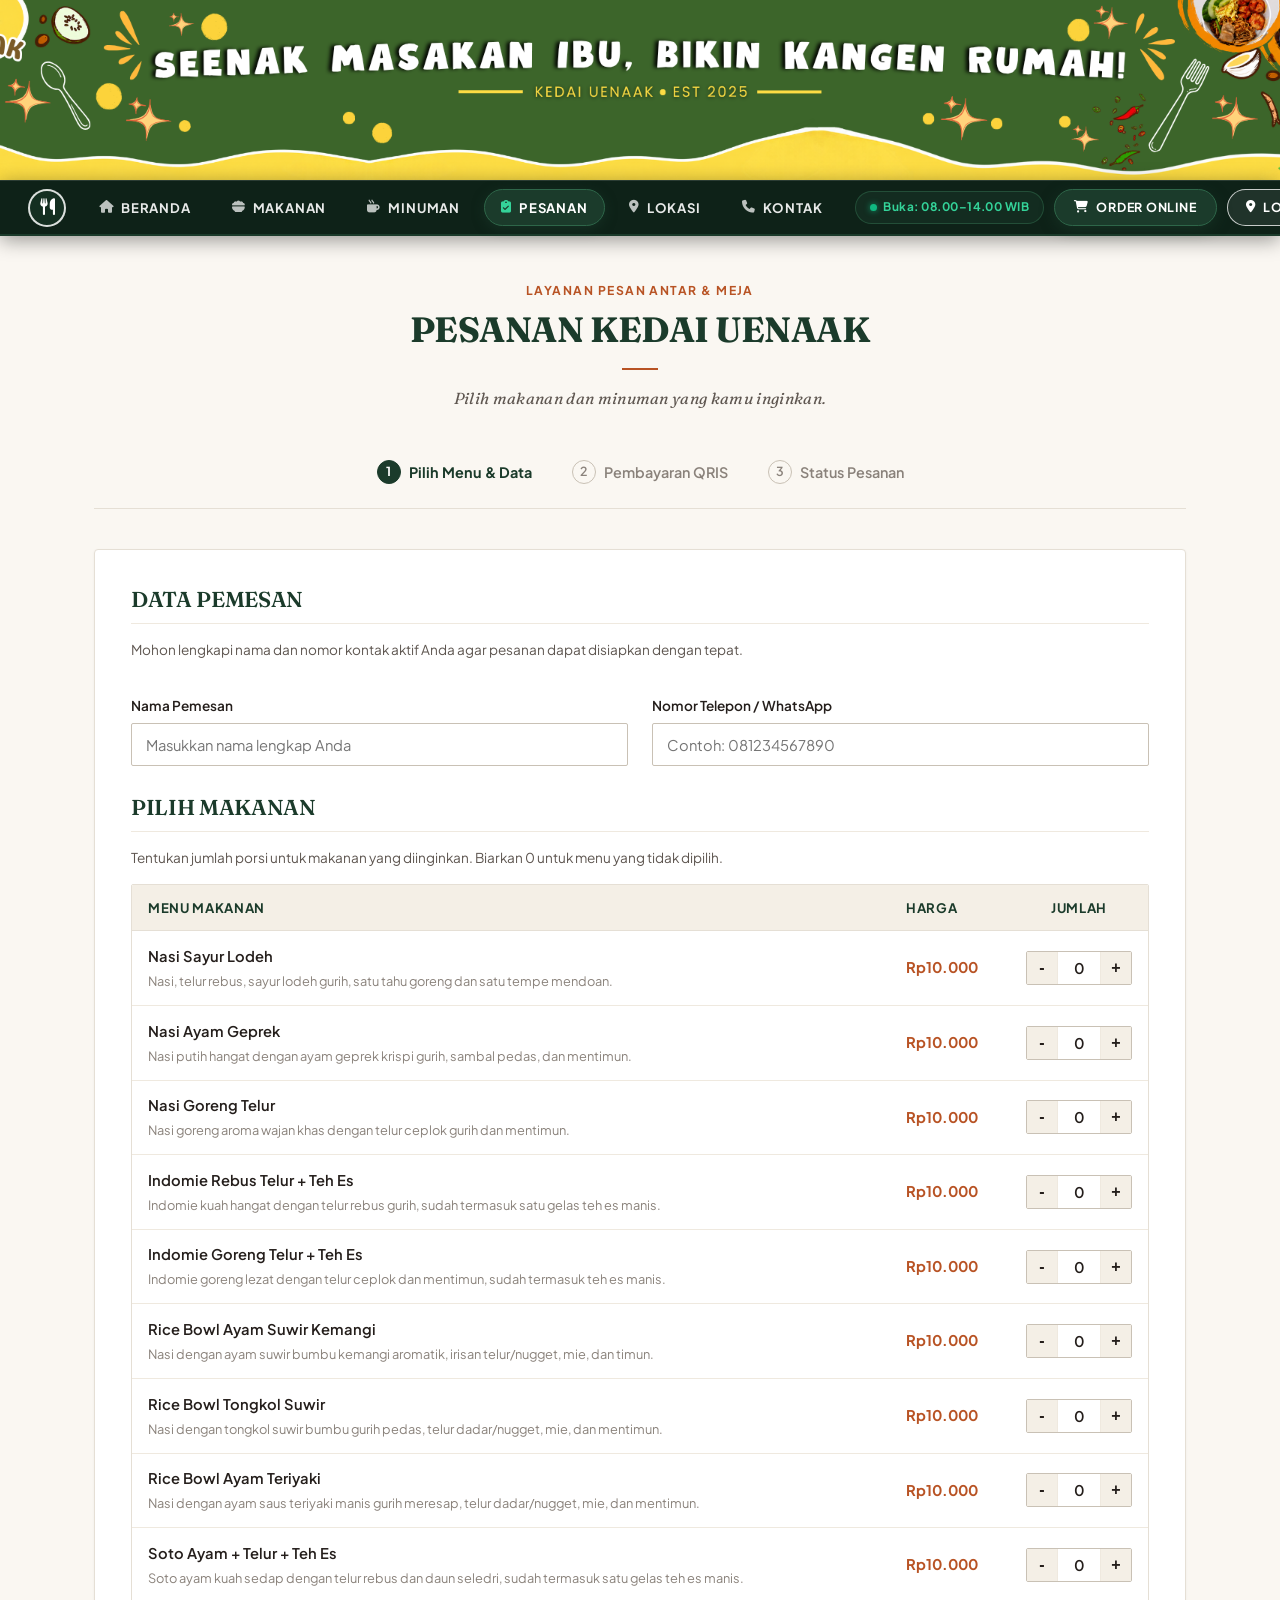
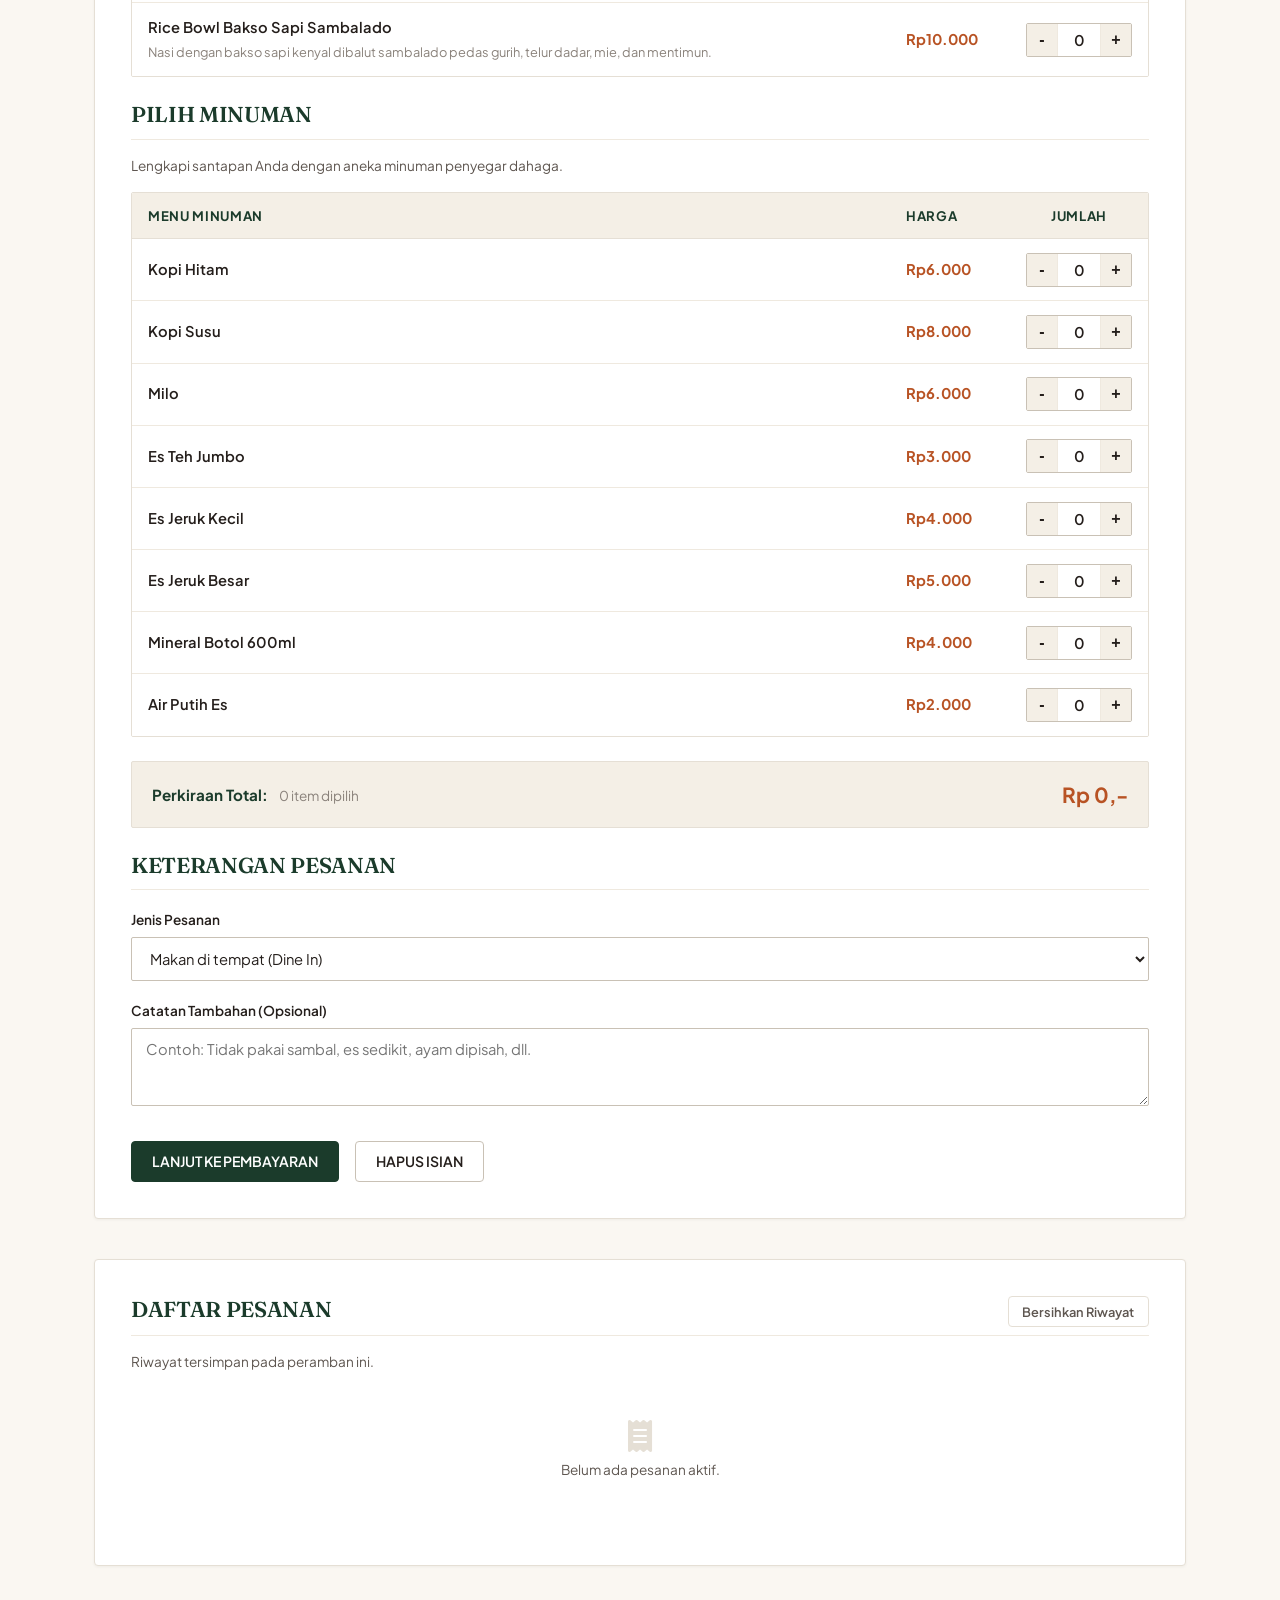
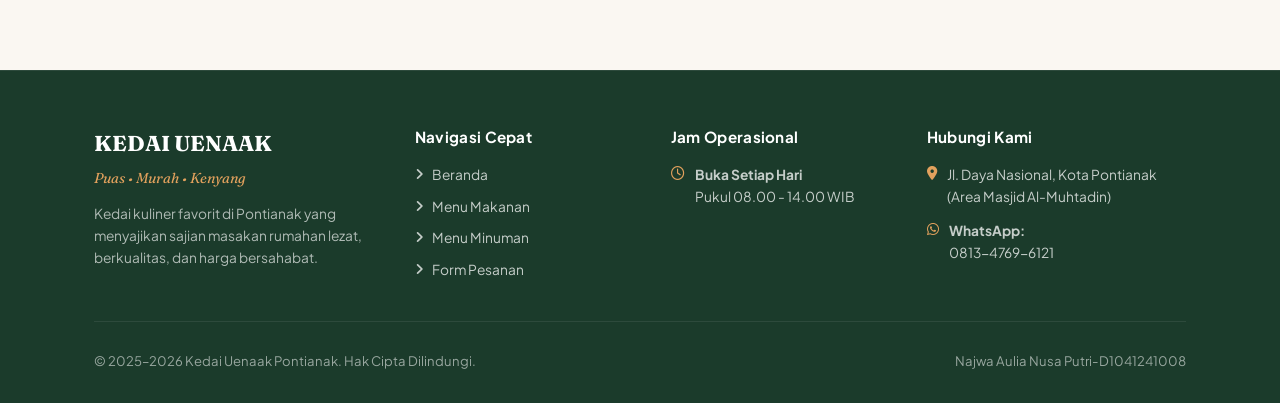
==== pesanan.html @ fd76ff0a "Initial commit" ====
<!DOCTYPE html>
<html lang="id">
<head>
    <meta charset="UTF-8">
    <meta name="viewport" content="width=device-width, initial-scale=1.0">
    <title>Pemesanan Online - Kedai Uenaak</title>
    <link rel="stylesheet" href="css_uts.css" type="text/css">
    <style>
        .form-grid-pair {
            display: grid;
            grid-template-columns: 1fr 1fr;
            gap: 1.5rem;
            margin-bottom: 1.75rem;
        }

        @media (max-width: 600px) {
            .form-grid-pair {
                grid-template-columns: 1fr;
                gap: 1rem;
            }
        }
    </style>
</head>

<body>

    <!-- Header Banner & Navigasi Horizontal (Bebas Halangan) -->
    <header class="header-banner-and-nav">
        <div class="banner-box" style="height: 180px;">
            <img src="banner.png" alt="Banner Kedai Uenaak" class="banner-img">
        </div>

        <nav class="main-horizontal-nav">
            <div class="nav-container-inner">
                <a href="isi.html" class="nav-brand-badge" title="Beranda Kedai Uenaak">
                    <div class="brand-circle-logo">
                        <i class="fa-solid fa-utensils"></i>
                    </div>
                </a>

                <ul class="nav-menu-list">
                    <li><a href="isi.html" class="nav-item-link"><i class="fa-solid fa-house"></i> BERANDA</a></li>
                    <li><a href="makanan.html" class="nav-item-link"><i class="fa-solid fa-bowl-food"></i> MAKANAN</a></li>
                    <li><a href="minuman.html" class="nav-item-link"><i class="fa-solid fa-mug-hot"></i> MINUMAN</a></li>
                    <li><a href="pesanan.html" class="nav-item-link active"><i class="fa-solid fa-clipboard-check"></i> PESANAN</a></li>
                    <li><a href="lokasi.html" class="nav-item-link"><i class="fa-solid fa-location-dot"></i> LOKASI</a></li>
                    <li><a href="kontak.html" class="nav-item-link"><i class="fa-solid fa-phone"></i> KONTAK</a></li>
                </ul>

                <div class="nav-action-btns">
                    <div class="status-live-pill">
                        <span class="live-dot"></span> Buka: 08.00–14.00 WIB
                    </div>
                    <a href="pesanan.html" class="btn-order-pulse">
                        <i class="fa-solid fa-cart-shopping"></i> ORDER ONLINE
                    </a>
                    <a href="lokasi.html" class="btn-outline-glow">
                        <i class="fa-solid fa-location-dot"></i> LOKASI KEDAI
                    </a>
                    <button type="button" class="mobile-menu-btn" onclick="toggleMobileMenu()" aria-label="Buka Menu" style="color: #FFFFFF;">
                        <i class="fa-solid fa-bars"></i>
                    </button>
                </div>
            </div>
        </nav>

        <!-- Mobile Drawer -->
        <div id="mobileDrawer" class="mobile-drawer">
            <ul class="mobile-nav-list">
                <li><a href="isi.html" class="mobile-nav-link">Beranda</a></li>
                <li><a href="makanan.html" class="mobile-nav-link">Makanan</a></li>
                <li><a href="minuman.html" class="mobile-nav-link">Minuman</a></li>
                <li><a href="pesanan.html" class="mobile-nav-link active">Pesanan</a></li>
                <li><a href="lokasi.html" class="mobile-nav-link">Lokasi</a></li>
                <li><a href="kontak.html" class="mobile-nav-link">Kontak</a></li>
            </ul>
        </div>
    </header>

    <main class="page-wrapper bagian-pesanan">
        <div class="container">

            <div class="section-header">
                <span class="section-kicker">Layanan Pesan Antar & Meja</span>
                <h1>PESANAN KEDAI UENAAK</h1>
                <div class="editorial-divider"></div>
                <p class="subjudul">Pilih makanan dan minuman yang kamu inginkan.</p>
            </div>

            <!-- Alur Pemesanan Sederhana -->
            <div class="order-simple-stepper">
                <div class="order-step active">
                    <span class="order-step-num">1</span>
                    <span>Pilih Menu & Data</span>
                </div>
                <div class="order-step">
                    <span class="order-step-num">2</span>
                    <span>Pembayaran QRIS</span>
                </div>
                <div class="order-step">
                    <span class="order-step-num">3</span>
                    <span>Status Pesanan</span>
                </div>
            </div>

            <!-- Form Pesanan Utama -->
            <form id="formPesanan" class="kotak-pesanan" onsubmit="buatPesanan(); return false;">

                <h2>DATA PEMESAN</h2>
                <p class="petunjuk">Mohon lengkapi nama dan nomor kontak aktif Anda agar pesanan dapat disiapkan dengan tepat.</p>

                <div class="form-grid-pair">
                    <div>
                        <label for="nama">Nama Pemesan</label>
                        <input type="text" id="nama" placeholder="Masukkan nama lengkap Anda" required>
                    </div>

                    <div>
                        <label for="telepon">Nomor Telepon / WhatsApp</label>
                        <input type="tel" id="telepon" placeholder="Contoh: 081234567890" required>
                    </div>
                </div>

                <h2>PILIH MAKANAN</h2>
                <p class="petunjuk">Tentukan jumlah porsi untuk makanan yang diinginkan. Biarkan 0 untuk menu yang tidak dipilih.</p>

                <div class="table-responsive">
                    <table class="tabel-pesanan">
                        <thead>
                            <tr>
                                <th>Menu Makanan</th>
                                <th style="width: 120px;">Harga</th>
                                <th style="width: 120px; text-align: center;">Jumlah</th>
                            </tr>
                        </thead>
                        <tbody>
                            <!-- Index 0 -->
                            <tr>
                                <td>
                                    <div class="menu-title-cell">
                                        Nasi Sayur Lodeh
                                        <small>Nasi, telur rebus, sayur lodeh gurih, satu tahu goreng dan satu tempe mendoan.</small>
                                    </div>
                                </td>
                                <td class="price-cell">Rp10.000</td>
                                <td style="text-align: center;">
                                    <div class="stepper-wrap">
                                        <button type="button" class="stepper-btn" onclick="stepJumlah('jumlah0', -1)" aria-label="Kurang">-</button>
                                        <input type="number" id="jumlah0" aria-label="Jumlah Nasi Sayur Lodeh" min="0" step="1" value="0" required>
                                        <button type="button" class="stepper-btn" onclick="stepJumlah('jumlah0', 1)" aria-label="Tambah">+</button>
                                    </div>
                                </td>
                            </tr>

                            <!-- Index 1 -->
                            <tr>
                                <td>
                                    <div class="menu-title-cell">
                                        Nasi Ayam Geprek
                                        <small>Nasi putih hangat dengan ayam geprek krispi gurih, sambal pedas, dan mentimun.</small>
                                    </div>
                                </td>
                                <td class="price-cell">Rp10.000</td>
                                <td style="text-align: center;">
                                    <div class="stepper-wrap">
                                        <button type="button" class="stepper-btn" onclick="stepJumlah('jumlah1', -1)" aria-label="Kurang">-</button>
                                        <input type="number" id="jumlah1" aria-label="Jumlah Nasi Ayam Geprek" min="0" step="1" value="0" required>
                                        <button type="button" class="stepper-btn" onclick="stepJumlah('jumlah1', 1)" aria-label="Tambah">+</button>
                                    </div>
                                </td>
                            </tr>

                            <!-- Index 2 -->
                            <tr>
                                <td>
                                    <div class="menu-title-cell">
                                        Nasi Goreng Telur
                                        <small>Nasi goreng aroma wajan khas dengan telur ceplok gurih dan mentimun.</small>
                                    </div>
                                </td>
                                <td class="price-cell">Rp10.000</td>
                                <td style="text-align: center;">
                                    <div class="stepper-wrap">
                                        <button type="button" class="stepper-btn" onclick="stepJumlah('jumlah2', -1)" aria-label="Kurang">-</button>
                                        <input type="number" id="jumlah2" aria-label="Jumlah Nasi Goreng Telur" min="0" step="1" value="0" required>
                                        <button type="button" class="stepper-btn" onclick="stepJumlah('jumlah2', 1)" aria-label="Tambah">+</button>
                                    </div>
                                </td>
                            </tr>

                            <!-- Index 3 -->
                            <tr>
                                <td>
                                    <div class="menu-title-cell">
                                        Indomie Rebus Telur + Teh Es
                                        <small>Indomie kuah hangat dengan telur rebus gurih, sudah termasuk satu gelas teh es manis.</small>
                                    </div>
                                </td>
                                <td class="price-cell">Rp10.000</td>
                                <td style="text-align: center;">
                                    <div class="stepper-wrap">
                                        <button type="button" class="stepper-btn" onclick="stepJumlah('jumlah3', -1)" aria-label="Kurang">-</button>
                                        <input type="number" id="jumlah3" aria-label="Jumlah Indomie Rebus" min="0" step="1" value="0" required>
                                        <button type="button" class="stepper-btn" onclick="stepJumlah('jumlah3', 1)" aria-label="Tambah">+</button>
                                    </div>
                                </td>
                            </tr>

                            <!-- Index 4 -->
                            <tr>
                                <td>
                                    <div class="menu-title-cell">
                                        Indomie Goreng Telur + Teh Es
                                        <small>Indomie goreng lezat dengan telur ceplok dan mentimun, sudah termasuk teh es manis.</small>
                                    </div>
                                </td>
                                <td class="price-cell">Rp10.000</td>
                                <td style="text-align: center;">
                                    <div class="stepper-wrap">
                                        <button type="button" class="stepper-btn" onclick="stepJumlah('jumlah4', -1)" aria-label="Kurang">-</button>
                                        <input type="number" id="jumlah4" aria-label="Jumlah Indomie Goreng" min="0" step="1" value="0" required>
                                        <button type="button" class="stepper-btn" onclick="stepJumlah('jumlah4', 1)" aria-label="Tambah">+</button>
                                    </div>
                                </td>
                            </tr>

                            <!-- Index 5 -->
                            <tr>
                                <td>
                                    <div class="menu-title-cell">
                                        Rice Bowl Ayam Suwir Kemangi
                                        <small>Nasi dengan ayam suwir bumbu kemangi aromatik, irisan telur/nugget, mie, dan timun.</small>
                                    </div>
                                </td>
                                <td class="price-cell">Rp10.000</td>
                                <td style="text-align: center;">
                                    <div class="stepper-wrap">
                                        <button type="button" class="stepper-btn" onclick="stepJumlah('jumlah5', -1)" aria-label="Kurang">-</button>
                                        <input type="number" id="jumlah5" aria-label="Jumlah Ayam Suwir Kemangi" min="0" step="1" value="0" required>
                                        <button type="button" class="stepper-btn" onclick="stepJumlah('jumlah5', 1)" aria-label="Tambah">+</button>
                                    </div>
                                </td>
                            </tr>

                            <!-- Index 6 -->
                            <tr>
                                <td>
                                    <div class="menu-title-cell">
                                        Rice Bowl Tongkol Suwir
                                        <small>Nasi dengan tongkol suwir bumbu gurih pedas, telur dadar/nugget, mie, dan mentimun.</small>
                                    </div>
                                </td>
                                <td class="price-cell">Rp10.000</td>
                                <td style="text-align: center;">
                                    <div class="stepper-wrap">
                                        <button type="button" class="stepper-btn" onclick="stepJumlah('jumlah6', -1)" aria-label="Kurang">-</button>
                                        <input type="number" id="jumlah6" aria-label="Jumlah Tongkol Suwir" min="0" step="1" value="0" required>
                                        <button type="button" class="stepper-btn" onclick="stepJumlah('jumlah6', 1)" aria-label="Tambah">+</button>
                                    </div>
                                </td>
                            </tr>

                            <!-- Index 7 -->
                            <tr>
                                <td>
                                    <div class="menu-title-cell">
                                        Rice Bowl Ayam Teriyaki
                                        <small>Nasi dengan ayam saus teriyaki manis gurih meresap, telur dadar/nugget, mie, dan mentimun.</small>
                                    </div>
                                </td>
                                <td class="price-cell">Rp10.000</td>
                                <td style="text-align: center;">
                                    <div class="stepper-wrap">
                                        <button type="button" class="stepper-btn" onclick="stepJumlah('jumlah7', -1)" aria-label="Kurang">-</button>
                                        <input type="number" id="jumlah7" aria-label="Jumlah Ayam Teriyaki" min="0" step="1" value="0" required>
                                        <button type="button" class="stepper-btn" onclick="stepJumlah('jumlah7', 1)" aria-label="Tambah">+</button>
                                    </div>
                                </td>
                            </tr>

                            <!-- Index 8 -->
                            <tr>
                                <td>
                                    <div class="menu-title-cell">
                                        Soto Ayam + Telur + Teh Es
                                        <small>Soto ayam kuah sedap dengan telur rebus dan daun seledri, sudah termasuk satu gelas teh es manis.</small>
                                    </div>
                                </td>
                                <td class="price-cell">Rp10.000</td>
                                <td style="text-align: center;">
                                    <div class="stepper-wrap">
                                        <button type="button" class="stepper-btn" onclick="stepJumlah('jumlah8', -1)" aria-label="Kurang">-</button>
                                        <input type="number" id="jumlah8" aria-label="Jumlah Soto Ayam" min="0" step="1" value="0" required>
                                        <button type="button" class="stepper-btn" onclick="stepJumlah('jumlah8', 1)" aria-label="Tambah">+</button>
                                    </div>
                                </td>
                            </tr>

                            <!-- Index 9 -->
                            <tr>
                                <td>
                                    <div class="menu-title-cell">
                                        Rice Bowl Bakso Sapi Sambalado
                                        <small>Nasi dengan bakso sapi kenyal dibalut sambalado pedas gurih, telur dadar, mie, dan mentimun.</small>
                                    </div>
                                </td>
                                <td class="price-cell">Rp10.000</td>
                                <td style="text-align: center;">
                                    <div class="stepper-wrap">
                                        <button type="button" class="stepper-btn" onclick="stepJumlah('jumlah9', -1)" aria-label="Kurang">-</button>
                                        <input type="number" id="jumlah9" aria-label="Jumlah Bakso Sapi Sambalado" min="0" step="1" value="0" required>
                                        <button type="button" class="stepper-btn" onclick="stepJumlah('jumlah9', 1)" aria-label="Tambah">+</button>
                                    </div>
                                </td>
                            </tr>
                        </tbody>
                    </table>
                </div>

                <h2>PILIH MINUMAN</h2>
                <p class="petunjuk">Lengkapi santapan Anda dengan aneka minuman penyegar dahaga.</p>

                <div class="table-responsive">
                    <table class="tabel-pesanan">
                        <thead>
                            <tr>
                                <th>Menu Minuman</th>
                                <th style="width: 120px;">Harga</th>
                                <th style="width: 120px; text-align: center;">Jumlah</th>
                            </tr>
                        </thead>
                        <tbody>
                            <!-- Index 10 -->
                            <tr>
                                <td><div class="menu-title-cell">Kopi Hitam</div></td>
                                <td class="price-cell">Rp6.000</td>
                                <td style="text-align: center;">
                                    <div class="stepper-wrap">
                                        <button type="button" class="stepper-btn" onclick="stepJumlah('jumlah10', -1)" aria-label="Kurang">-</button>
                                        <input type="number" id="jumlah10" aria-label="Jumlah Kopi" min="0" step="1" value="0" required>
                                        <button type="button" class="stepper-btn" onclick="stepJumlah('jumlah10', 1)" aria-label="Tambah">+</button>
                                    </div>
                                </td>
                            </tr>

                            <!-- Index 11 -->
                            <tr>
                                <td><div class="menu-title-cell">Kopi Susu</div></td>
                                <td class="price-cell">Rp8.000</td>
                                <td style="text-align: center;">
                                    <div class="stepper-wrap">
                                        <button type="button" class="stepper-btn" onclick="stepJumlah('jumlah11', -1)" aria-label="Kurang">-</button>
                                        <input type="number" id="jumlah11" aria-label="Jumlah Kopi Susu" min="0" step="1" value="0" required>
                                        <button type="button" class="stepper-btn" onclick="stepJumlah('jumlah11', 1)" aria-label="Tambah">+</button>
                                    </div>
                                </td>
                            </tr>

                            <!-- Index 12 -->
                            <tr>
                                <td><div class="menu-title-cell">Milo</div></td>
                                <td class="price-cell">Rp6.000</td>
                                <td style="text-align: center;">
                                    <div class="stepper-wrap">
                                        <button type="button" class="stepper-btn" onclick="stepJumlah('jumlah12', -1)" aria-label="Kurang">-</button>
                                        <input type="number" id="jumlah12" aria-label="Jumlah Milo" min="0" step="1" value="0" required>
                                        <button type="button" class="stepper-btn" onclick="stepJumlah('jumlah12', 1)" aria-label="Tambah">+</button>
                                    </div>
                                </td>
                            </tr>

                            <!-- Index 13 -->
                            <tr>
                                <td><div class="menu-title-cell">Es Teh Jumbo</div></td>
                                <td class="price-cell">Rp3.000</td>
                                <td style="text-align: center;">
                                    <div class="stepper-wrap">
                                        <button type="button" class="stepper-btn" onclick="stepJumlah('jumlah13', -1)" aria-label="Kurang">-</button>
                                        <input type="number" id="jumlah13" aria-label="Jumlah Es Teh Jumbo" min="0" step="1" value="0" required>
                                        <button type="button" class="stepper-btn" onclick="stepJumlah('jumlah13', 1)" aria-label="Tambah">+</button>
                                    </div>
                                </td>
                            </tr>

                            <!-- Index 14 -->
                            <tr>
                                <td><div class="menu-title-cell">Es Jeruk Kecil</div></td>
                                <td class="price-cell">Rp4.000</td>
                                <td style="text-align: center;">
                                    <div class="stepper-wrap">
                                        <button type="button" class="stepper-btn" onclick="stepJumlah('jumlah14', -1)" aria-label="Kurang">-</button>
                                        <input type="number" id="jumlah14" aria-label="Jumlah Es Jeruk Kecil" min="0" step="1" value="0" required>
                                        <button type="button" class="stepper-btn" onclick="stepJumlah('jumlah14', 1)" aria-label="Tambah">+</button>
                                    </div>
                                </td>
                            </tr>

                            <!-- Index 15 -->
                            <tr>
                                <td><div class="menu-title-cell">Es Jeruk Besar</div></td>
                                <td class="price-cell">Rp5.000</td>
                                <td style="text-align: center;">
                                    <div class="stepper-wrap">
                                        <button type="button" class="stepper-btn" onclick="stepJumlah('jumlah15', -1)" aria-label="Kurang">-</button>
                                        <input type="number" id="jumlah15" aria-label="Jumlah Es Jeruk Besar" min="0" step="1" value="0" required>
                                        <button type="button" class="stepper-btn" onclick="stepJumlah('jumlah15', 1)" aria-label="Tambah">+</button>
                                    </div>
                                </td>
                            </tr>

                            <!-- Index 16 -->
                            <tr>
                                <td><div class="menu-title-cell">Mineral Botol 600ml</div></td>
                                <td class="price-cell">Rp4.000</td>
                                <td style="text-align: center;">
                                    <div class="stepper-wrap">
                                        <button type="button" class="stepper-btn" onclick="stepJumlah('jumlah16', -1)" aria-label="Kurang">-</button>
                                        <input type="number" id="jumlah16" aria-label="Jumlah Mineral Botol" min="0" step="1" value="0" required>
                                        <button type="button" class="stepper-btn" onclick="stepJumlah('jumlah16', 1)" aria-label="Tambah">+</button>
                                    </div>
                                </td>
                            </tr>

                            <!-- Index 17 -->
                            <tr>
                                <td><div class="menu-title-cell">Air Putih Es</div></td>
                                <td class="price-cell">Rp2.000</td>
                                <td style="text-align: center;">
                                    <div class="stepper-wrap">
                                        <button type="button" class="stepper-btn" onclick="stepJumlah('jumlah17', -1)" aria-label="Kurang">-</button>
                                        <input type="number" id="jumlah17" aria-label="Jumlah Air Putih Es" min="0" step="1" value="0" required>
                                        <button type="button" class="stepper-btn" onclick="stepJumlah('jumlah17', 1)" aria-label="Tambah">+</button>
                                    </div>
                                </td>
                            </tr>
                        </tbody>
                    </table>
                </div>

                <!-- Live Floating Total Bar -->
                <div class="live-total-bar">
                    <div class="live-total-label">
                        <strong>Perkiraan Total:</strong>
                        <span id="liveTotalCount" style="font-size: 0.85rem; color: var(--text-tertiary); margin-left: 0.5rem;">0 item dipilih</span>
                    </div>
                    <div class="live-total-value" id="liveTotalVal">Rp 0,-</div>
                </div>

                <h2>KETERANGAN PESANAN</h2>

                <label for="jenis">Jenis Pesanan</label>
                <select id="jenis" onchange="pilihJenisPesanan()">
                    <option value="Makan di tempat">Makan di tempat (Dine In)</option>
                    <option value="Bungkus">Bungkus (Take Away)</option>
                    <option value="Diantar">Diantar (Delivery)</option>
                </select>

                <div id="bagianAlamat" hidden>
                    <label for="alamat">Alamat Pengantaran</label>
                    <textarea id="alamat" rows="3" placeholder="Nama jalan, nomor rumah/fakultas, gedung, dan patokan"></textarea>
                    <p class="petunjuk" style="color: var(--accent); margin-top: 0.35rem;">
                        Ongkos antar belum termasuk dalam total. Pihak kedai akan mengonfirmasi ongkos antar melalui WhatsApp.
                    </p>
                </div>

                <label for="catatan">Catatan Tambahan (Opsional)</label>
                <textarea id="catatan" rows="3" placeholder="Contoh: Tidak pakai sambal, es sedikit, ayam dipisah, dll."></textarea>

                <div class="baris-tombol">
                    <button type="submit" class="tombol-pesanan">
                        LANJUT KE PEMBAYARAN
                    </button>
                    <button type="button" class="tombol-ulang" onclick="hapusIsian()">
                        HAPUS ISIAN
                    </button>
                </div>

            </form>

            <!-- Bagian Pembayaran QRIS Digital -->
            <div id="pembayaran" class="kotak-pesanan" hidden>

                <h2>RINGKASAN PESANAN</h2>
                <div id="ringkasan"></div>

                <h2 id="totalPembayaran" class="total-pesanan"></h2>

                <hr style="border: none; border-top: 1px solid var(--border); margin: 2rem 0;">

                <h2>PEMBAYARAN QRIS DIGITAL</h2>
                <p>
                    Scan kode QRIS resmi di bawah ini menggunakan aplikasi Mobile Banking atau e-Wallet (BCA, Mandiri, GoPay, OVO, ShopeePay, Dana, dll.) sesuai total pesanan Anda.
                </p>

                <div class="qr-container">
                    <strong style="font-size: 0.85rem; color: var(--primary); display: block; margin-bottom: 0.5rem;">QRIS RESMI KEDAI UENAAK</strong>
                    <img src="foto makanan/qrpembayaran.jpeg" alt="QR pembayaran Kedai Uenaak" class="foto-qr">
                    <p class="petunjuk" style="margin: 0; font-size: 0.8rem;">
                        Periksa nama penerima: <strong>KEDAI UENAAK</strong> sebelum menyelesaikan transfer.
                    </p>
                </div>

                <div class="baris-tombol" style="justify-content: center;">
                    <button type="button" class="tombol-pesanan" onclick="konfirmasiPembayaran()">
                        SAYA SUDAH MEMBAYAR
                    </button>
                    <button type="button" class="tombol-ulang" onclick="ubahPesanan()">
                        UBAH PESANAN
                    </button>
                </div>

            </div>

            <!-- Bagian Riwayat Pesanan (Nota Digital) -->
            <div class="kotak-pesanan">
                <div style="display: flex; justify-content: space-between; align-items: baseline; flex-wrap: wrap; gap: 0.5rem; border-bottom: 1px solid var(--border-subtle); padding-bottom: 0.5rem; margin-bottom: 1rem;">
                    <h2 style="border-bottom: none; margin: 0; padding: 0;">DAFTAR PESANAN</h2>
                    <button type="button" class="tombol-reset" onclick="hapusSemuaRiwayat()">
                        Bersihkan Riwayat
                    </button>
                </div>

                <p id="infoPenyimpanan" class="petunjuk">
                    Konfirmasi pembayaran menunggu pemeriksaan kasir kedai.
                </p>

                <div id="daftarPesanan"></div>
            </div>

        </div>
    </main>

    <!-- Footer Standalone & In-Frame -->
    <footer class="site-footer">
        <div class="container">
            <div class="footer-grid">
                <div class="footer-col">
                    <div class="footer-brand-title">KEDAI UENAAK</div>
                    <div class="footer-brand-tagline">Puas • Murah • Kenyang</div>
                    <p class="footer-desc">
                        Kedai kuliner favorit di Pontianak yang menyajikan sajian masakan rumahan lezat, berkualitas, dan harga bersahabat.
                    </p>
                </div>

                <div class="footer-col">
                    <h4>Navigasi Cepat</h4>
                    <ul class="footer-links">
                        <li><a href="isi.html" class="footer-link"><i class="fa-solid fa-angle-right"></i> Beranda</a></li>
                        <li><a href="makanan.html" class="footer-link"><i class="fa-solid fa-angle-right"></i> Menu Makanan</a></li>
                        <li><a href="minuman.html" class="footer-link"><i class="fa-solid fa-angle-right"></i> Menu Minuman</a></li>
                        <li><a href="pesanan.html" class="footer-link"><i class="fa-solid fa-angle-right"></i> Form Pesanan</a></li>
                    </ul>
                </div>

                <div class="footer-col">
                    <h4>Jam Operasional</h4>
                    <div class="footer-contact-item">
                        <i class="fa-regular fa-clock"></i>
                        <div>
                            <strong>Buka Setiap Hari</strong><br>
                            Pukul 08.00 - 14.00 WIB
                        </div>
                    </div>
                </div>

                <div class="footer-col">
                    <h4>Hubungi Kami</h4>
                    <div class="footer-contact-item">
                        <i class="fa-solid fa-location-dot"></i>
                        <div>
                            Jl. Daya Nasional, Kota Pontianak<br>(Area Masjid Al-Muhtadin)
                        </div>
                    </div>
                    <div class="footer-contact-item">
                        <i class="fa-brands fa-whatsapp"></i>
                        <div>
                            <strong>WhatsApp:</strong><br>
                            0813-4769-6121
                        </div>
                    </div>
                </div>
            </div>

            <div class="footer-bottom">
                <div>&copy; 2025–2026 Kedai Uenaak Pontianak. Hak Cipta Dilindungi.</div>
                <div>Najwa Aulia Nusa Putri-D1041241008</div>
            </div>
        </div>
    </footer>

    <script src="script.js"></script>
</body>
</html>
---- css_uts.css ----
/* ==========================================================================
   KEDAI UENAAK - EDITORIAL CULINARY DESIGN SYSTEM
   Authentic Local Eatery • Warm, Inviting, Appetizing, Professional
   ========================================================================== */

@import url('https://fonts.googleapis.com/css2?family=Fraunces:ital,opsz,wght@0,9..144,500;0,9..144,600;0,9..144,700;1,9..144,400;1,9..144,600&family=Plus+Jakarta+Sans:wght@400;500;600;700&display=swap');
@import url('https://cdnjs.cloudflare.com/ajax/libs/font-awesome/6.5.1/css/all.min.css');

/* --------------------------------------------------------------------------
   1. DESIGN TOKENS
   -------------------------------------------------------------------------- */
:root {
    /* Brand Palette - Deep Forest & Warm Terracotta */
    --primary: #1B3B2B;         /* Deep Forest Green */
    --primary-hover: #132A1F;
    --primary-tint: #EEF3F0;    /* Soft Tint */
    --primary-border: #C8D8CF;

    --accent: #B85324;          /* Warm Burnt Orange / Terracotta */
    --accent-hover: #9E4319;
    --accent-tint: #FAF1EC;
    --accent-gold: #C07D2B;

    /* Editorial Backgrounds & Surfaces */
    --bg-page: #FAF7F2;         /* Warm Ivory Cream Linen */
    --bg-surface: #FFFFFF;      /* Clean Paper White */
    --bg-surface-alt: #F4EFE6;  /* Warm Stone Neutral */
    --bg-surface-subtle: #F8F5EE;

    /* Text Colors - Warm Charcoal & Coffee */
    --text-primary: #241E1B;    /* Deep Roasted Coffee Charcoal */
    --text-secondary: #5E5650;  /* Warm Slate Muted */
    --text-tertiary: #8A827B;   /* Delicate Muted */
    --text-inverse: #FFFFFF;

    /* Borders & Hairlines */
    --border: #E5DFD5;          /* Delicate Fine Line */
    --border-dark: #C9C1B5;
    --border-subtle: #EFE9DF;

    /* Typography */
    --font-serif: 'Fraunces', Georgia, serif;
    --font-sans: 'Plus Jakarta Sans', -apple-system, BlinkMacSystemFont, 'Segoe UI', Roboto, sans-serif;

    /* Radii - Subtle & Tailored (Not Puffy Pills) */
    --radius-xs: 2px;
    --radius-sm: 4px;
    --radius-md: 6px;
    --radius-lg: 8px;

    /* Layout */
    --max-width: 1140px;
    --nav-height: 68px;

    /* Shadows - Minimal & Flat-to-Ground */
    --shadow-subtle: 0 1px 3px rgba(36, 30, 27, 0.05);
    --shadow-card: 0 2px 8px rgba(36, 30, 27, 0.06);

    /* Transition */
    --transition: all 0.2s cubic-bezier(0.16, 1, 0.3, 1);
}

/* --------------------------------------------------------------------------
   2. GLOBAL RESETS & EDITORIAL BASE
   -------------------------------------------------------------------------- */
*, *::before, *::after {
    box-sizing: border-box;
    margin: 0;
    padding: 0;
}

html {
    scroll-behavior: smooth;
    font-size: 16px;
}

body {
    font-family: var(--font-sans);
    color: var(--text-primary);
    background-color: var(--bg-page);
    line-height: 1.6;
    -webkit-font-smoothing: antialiased;
    -moz-osx-font-smoothing: grayscale;
    min-height: 100vh;
    display: flex;
    flex-direction: column;
}

img {
    max-width: 100%;
    height: auto;
    display: block;
}

a {
    color: var(--primary);
    text-decoration: none;
    transition: var(--transition);
}

a:hover {
    color: var(--accent);
}

/* Headings with Editorial Serif Character */
h1, h2, h3, h4 {
    font-family: var(--font-serif);
    color: var(--primary);
    font-weight: 600;
    line-height: 1.25;
    letter-spacing: -0.015em;
}

h1 {
    font-size: 2.2rem;
    font-weight: 700;
}

h2 {
    font-size: 1.65rem;
    font-weight: 600;
}

h3 {
    font-size: 1.2rem;
    font-weight: 600;
}

p {
    color: var(--text-secondary);
    font-size: 0.95rem;
}

.subjudul {
    font-family: var(--font-serif);
    font-style: italic;
    font-size: 1rem;
    color: var(--accent);
    letter-spacing: 0.02em;
}

/* ==========================================================================
   FULL-WIDTH BANNER & ATTACHED HORIZONTAL NAV (NO BANNER OVERLAP)
   ========================================================================== */
.header-banner-and-nav {
    width: 100%;
    display: flex;
    flex-direction: column;
    background-color: #142E21;
}

body.halaman-judul {
    margin: 0;
    padding: 0;
    width: 100%;
    height: 100vh;
    overflow: hidden;
    background-color: #142E21;
}

body.halaman-judul .header-banner-and-nav {
    height: 100vh;
    min-height: 100vh;
}

/* Banner Box - Menampilkan banner secara penuh dan bersih */
.banner-box {
    width: 100%;
    flex: 1 1 auto;
    height: calc(100vh - 56px);
    overflow: hidden;
    background-color: #142E21;
    position: relative;
    display: flex;
    align-items: center;
    justify-content: center;
}

.banner-img {
    width: 100%;
    height: 100%;
    object-fit: cover;
    object-position: center;
    display: block;
    transition: transform 0.6s ease;
}

/* Horizontal Navigation Bar Below Banner (Zero Overlap with Banner Art) */
.main-horizontal-nav {
    width: 100%;
    height: 56px;
    flex: 0 0 56px;
    background: #0E2218;
    border-top: 1px solid rgba(255, 255, 255, 0.12);
    border-bottom: 2px solid var(--primary);
    box-shadow: 0 4px 20px rgba(0, 0, 0, 0.4);
    display: flex;
    align-items: center;
    position: relative;
    z-index: 50;
    box-sizing: border-box;
}

.nav-container-inner {
    width: 100%;
    max-width: 1400px;
    margin: 0 auto;
    padding: 0 1.75rem;
    display: grid;
    grid-template-columns: 1fr auto 1fr;
    align-items: center;
    gap: 1rem;
    box-sizing: border-box;
}

/* Brand Logo (Left: grid-column 1) */
.nav-brand-badge {
    grid-column: 1;
    justify-self: start;
    text-decoration: none;
    display: inline-flex;
    align-items: center;
    gap: 0.65rem;
    flex-shrink: 0;
}

.brand-circle-logo {
    width: 38px;
    height: 38px;
    border: 2px solid rgba(255, 255, 255, 0.85);
    background: rgba(27, 59, 43, 0.55);
    border-radius: 50%;
    display: flex;
    align-items: center;
    justify-content: center;
    color: #FFFFFF;
    font-size: 1.05rem;
    transition: all 0.35s cubic-bezier(0.34, 1.56, 0.64, 1);
}

.nav-brand-badge:hover .brand-circle-logo {
    border-color: #34D399;
    background: var(--primary);
    transform: rotate(18deg) scale(1.1);
    box-shadow: 0 0 14px rgba(46, 102, 73, 0.65);
}

/* Nav Menu Links (Center: grid-column 2 - Mathematically Symmetrical & Centered) */
.nav-menu-list {
    grid-column: 2;
    justify-self: center;
    display: flex;
    align-items: center;
    justify-content: center;
    gap: 0.45rem;
    list-style: none;
    margin: 0;
    padding: 0;
}

.nav-item-link {
    font-family: var(--font-sans);
    font-size: 0.82rem;
    font-weight: 700;
    letter-spacing: 0.06em;
    text-transform: uppercase;
    color: rgba(255, 255, 255, 0.9) !important;
    text-decoration: none;
    padding: 0.45rem 1rem;
    border-radius: 9999px;
    position: relative;
    display: inline-flex;
    align-items: center;
    gap: 0.45rem;
    border: 1.5px solid transparent;
    transition: all 0.25s cubic-bezier(0.16, 1, 0.3, 1);
}

.nav-item-link i {
    font-size: 0.8rem;
    opacity: 0.8;
    transition: transform 0.2s ease, opacity 0.2s ease;
}

.nav-item-link:hover i {
    transform: translateY(-1px);
    opacity: 1;
}

.nav-item-link:hover {
    color: #FFFFFF !important;
    background: rgba(46, 102, 73, 0.3);
    border-color: rgba(52, 211, 153, 0.35);
    transform: translateY(-1px);
}

/* Symmetrical Deep Forest Green Active State (Matches Main Web Buttons) */
.nav-item-link.active {
    color: #FFFFFF !important;
    background-color: var(--primary) !important;
    border-color: #2E6649 !important;
    box-shadow: 0 3px 12px rgba(27, 59, 43, 0.55);
}

.nav-item-link.active i {
    color: #34D399;
    opacity: 1;
}

/* Action Buttons & Animations (Right: grid-column 3) */
.nav-action-btns {
    grid-column: 3;
    justify-self: end;
    display: flex;
    align-items: center;
    gap: 0.65rem;
    flex-shrink: 0;
}

.status-live-pill {
    display: inline-flex;
    align-items: center;
    gap: 0.4rem;
    padding: 0.38rem 0.85rem;
    background: rgba(27, 59, 43, 0.45);
    border: 1px solid rgba(46, 102, 73, 0.6);
    border-radius: 9999px;
    font-size: 0.74rem;
    font-weight: 700;
    color: #34D399;
    letter-spacing: 0.04em;
    white-space: nowrap;
}

.live-dot {
    width: 7px;
    height: 7px;
    background: #10B981;
    border-radius: 50%;
    display: inline-block;
    box-shadow: 0 0 6px rgba(16, 185, 129, 0.8);
    animation: livePulse 2s infinite ease-in-out;
}

@keyframes livePulse {
    0%, 100% { transform: scale(1); opacity: 1; }
    50% { transform: scale(0.75); opacity: 0.4; }
}

/* Order Button - Deep Forest Green with Emerald Glow (Matches Main Web Buttons) */
.btn-order-pulse {
    display: inline-flex;
    align-items: center;
    gap: 0.45rem;
    padding: 0.45rem 1.2rem;
    background: var(--primary);
    border: 1.5px solid #2E6649;
    color: #FFFFFF !important;
    border-radius: 9999px;
    font-family: var(--font-sans);
    font-size: 0.78rem;
    font-weight: 700;
    text-transform: uppercase;
    letter-spacing: 0.06em;
    text-decoration: none;
    cursor: pointer;
    box-shadow: 0 4px 14px rgba(27, 59, 43, 0.5);
    animation: orderGreenPulse 2.8s infinite;
    transition: all 0.25s ease;
    white-space: nowrap;
}

@keyframes orderGreenPulse {
    0% { box-shadow: 0 0 0 0 rgba(46, 102, 73, 0.8); }
    70% { box-shadow: 0 0 0 9px rgba(46, 102, 73, 0); }
    100% { box-shadow: 0 0 0 0 rgba(46, 102, 73, 0); }
}

.btn-order-pulse:hover {
    background: var(--primary-hover);
    border-color: #387D59;
    transform: translateY(-2px) scale(1.02);
    box-shadow: 0 6px 18px rgba(27, 59, 43, 0.65);
    animation: none;
}

.btn-order-pulse:hover i {
    animation: cartWiggle 0.45s ease-in-out infinite alternate;
}

@keyframes cartWiggle {
    from { transform: rotate(-8deg); }
    to { transform: rotate(8deg); }
}

.btn-outline-glow {
    display: inline-flex;
    align-items: center;
    gap: 0.45rem;
    padding: 0.45rem 1.15rem;
    border: 1.5px solid rgba(255, 255, 255, 0.75);
    background: rgba(255, 255, 255, 0.08);
    color: #FFFFFF !important;
    border-radius: 9999px;
    font-family: var(--font-sans);
    font-size: 0.78rem;
    font-weight: 700;
    text-transform: uppercase;
    letter-spacing: 0.06em;
    text-decoration: none;
    cursor: pointer;
    transition: all 0.25s ease;
    white-space: nowrap;
}

.btn-outline-glow:hover {
    background: var(--primary);
    border-color: #2E6649;
    transform: translateY(-2px);
    box-shadow: 0 4px 14px rgba(27, 59, 43, 0.4);
}

.btn-outline-glow:hover {
    background: rgba(255, 255, 255, 0.22);
    border-color: #FFFFFF;
    transform: translateY(-2px);
    box-shadow: 0 4px 12px rgba(255, 255, 255, 0.2);
}

/* Fallback / Backward Compatibility classes */
.hero-banner-bar {
    width: 100%;
    display: flex;
    flex-direction: column;
    background-color: #142E21;
}

.transparent-nav,
.banner-headline-wrap,
.banner-headline-big,
.banner-subheadline,
.brand-title-text {
    display: none !important;
}

/* Standalone Navbar & Mobile Header in-frame hiding */
html.in-frame .header-banner-and-nav,
html.in-frame .hero-banner-bar,
html.in-frame .site-header {
    display: none !important;
}

html.in-frame body {
    padding-top: 0 !important;
}

/* --------------------------------------------------------------------------
   3. CONTAINER & STRUCTURE
   -------------------------------------------------------------------------- */
.container {
    width: 100%;
    max-width: var(--max-width);
    margin-left: auto;
    margin-right: auto;
    padding-left: 1.5rem;
    padding-right: 1.5rem;
}

.page-wrapper {
    flex: 1 0 auto;
    padding-top: 2.5rem;
    padding-bottom: 4rem;
}

html.in-frame .page-wrapper {
    padding-top: 1.5rem;
    padding-bottom: 2rem;
}

/* Section Header - Editorial */
.section-header {
    text-align: center;
    max-width: 680px;
    margin: 0 auto 3rem auto;
}

.section-kicker {
    display: inline-block;
    font-family: var(--font-sans);
    font-size: 0.76rem;
    font-weight: 700;
    text-transform: uppercase;
    letter-spacing: 0.12em;
    color: var(--accent);
    margin-bottom: 0.5rem;
}

.section-header h1,
.section-header h2 {
    margin-bottom: 0.75rem;
}

.section-header p {
    font-size: 1rem;
    color: var(--text-secondary);
    line-height: 1.6;
}

.editorial-divider {
    width: 36px;
    height: 2px;
    background-color: var(--accent);
    margin: 1rem auto;
}

/* --------------------------------------------------------------------------
   4. NAVIGATION BAR (STANDALONE)
   -------------------------------------------------------------------------- */
.site-header {
    position: fixed;
    top: 0;
    left: 0;
    right: 0;
    height: var(--nav-height);
    background-color: rgba(250, 247, 242, 0.96);
    backdrop-filter: blur(8px);
    -webkit-backdrop-filter: blur(8px);
    border-bottom: 1px solid var(--border);
    z-index: 1000;
}

.nav-container {
    height: 100%;
    display: flex;
    align-items: center;
    justify-content: space-between;
}

.brand-logo {
    display: flex;
    flex-direction: column;
    text-decoration: none;
}

.brand-title {
    font-family: var(--font-serif);
    font-size: 1.25rem;
    font-weight: 700;
    color: var(--primary);
    letter-spacing: -0.01em;
    line-height: 1.1;
}

.brand-subtitle {
    font-size: 0.68rem;
    font-weight: 600;
    color: var(--accent);
    letter-spacing: 0.08em;
    text-transform: uppercase;
}

.nav-links {
    display: flex;
    align-items: center;
    gap: 0.35rem;
    list-style: none;
}

.nav-link {
    display: inline-block;
    padding: 0.5rem 0.85rem;
    font-size: 0.88rem;
    font-weight: 600;
    color: var(--text-secondary);
    border-radius: var(--radius-sm);
    transition: var(--transition);
}

.nav-link:hover {
    color: var(--primary);
    background-color: var(--bg-surface-alt);
}

.nav-link.active {
    color: var(--primary);
    font-weight: 700;
    border-bottom: 2px solid var(--accent);
    border-radius: 0;
}

.nav-actions {
    display: flex;
    align-items: center;
    gap: 0.75rem;
}

.nav-cta {
    display: inline-flex;
    align-items: center;
    gap: 0.45rem;
    padding: 0.5rem 1rem;
    background-color: var(--primary);
    color: #FFFFFF !important;
    font-size: 0.85rem;
    font-weight: 600;
    border-radius: var(--radius-sm);
    transition: var(--transition);
}

.nav-cta:hover {
    background-color: var(--accent);
}

.mobile-menu-btn {
    display: none;
    background: none;
    border: none;
    font-size: 1.25rem;
    color: var(--primary);
    cursor: pointer;
    padding: 0.5rem;
}

.mobile-drawer {
    display: none;
    position: fixed;
    top: var(--nav-height);
    left: 0;
    right: 0;
    background: var(--bg-surface);
    border-bottom: 1px solid var(--border);
    padding: 1rem 1.5rem;
    box-shadow: 0 4px 12px rgba(0, 0, 0, 0.08);
    z-index: 999;
}

.mobile-drawer.is-open {
    display: block;
}

.mobile-nav-list {
    list-style: none;
    display: flex;
    flex-direction: column;
    gap: 0.5rem;
}

.mobile-nav-link {
    display: block;
    padding: 0.7rem 0.5rem;
    font-size: 0.95rem;
    font-weight: 600;
    color: var(--text-primary);
    border-bottom: 1px solid var(--border-subtle);
}

.mobile-nav-link.active {
    color: var(--accent);
    font-weight: 700;
}

/* --------------------------------------------------------------------------
   5. BUTTONS (REFINED & AUTHENTIC)
   -------------------------------------------------------------------------- */
.tombol,
.tombol-pesanan,
.tombol-ulang,
.tombol-reset,
.btn {
    display: inline-flex;
    align-items: center;
    justify-content: center;
    gap: 0.5rem;
    font-family: var(--font-sans);
    font-size: 0.88rem;
    font-weight: 600;
    padding: 0.65rem 1.25rem;
    border-radius: var(--radius-sm);
    border: 1px solid transparent;
    cursor: pointer;
    text-align: center;
    transition: var(--transition);
    white-space: nowrap;
    text-decoration: none;
}

.tombol,
.tombol-pesanan {
    background-color: var(--primary);
    color: #FFFFFF !important;
    border-color: var(--primary);
}

.tombol:hover,
.tombol-pesanan:hover {
    background-color: var(--accent);
    border-color: var(--accent);
    color: #FFFFFF !important;
}

.tombol-ulang {
    background-color: transparent;
    color: var(--text-primary) !important;
    border-color: var(--border-dark);
}

.tombol-ulang:hover {
    background-color: var(--bg-surface-alt);
    border-color: var(--primary);
    color: var(--primary) !important;
}

.tombol-reset {
    background-color: transparent;
    color: var(--text-secondary);
    border: 1px solid var(--border);
    padding: 0.4rem 0.85rem;
    font-size: 0.8rem;
}

.tombol-reset:hover {
    color: var(--text-primary);
    background-color: var(--bg-surface-alt);
}

/* --------------------------------------------------------------------------
   6. BERANDA EDITORIAL HERO & SECTIONS (isi.html)
   -------------------------------------------------------------------------- */
.editorial-hero {
    margin-bottom: 4rem;
    padding-bottom: 3rem;
    border-bottom: 1px solid var(--border);
}

.hero-grid {
    display: grid;
    grid-template-columns: 1.15fr 0.85fr;
    gap: 3.5rem;
    align-items: center;
}

.hero-kicker {
    font-size: 0.78rem;
    font-weight: 700;
    letter-spacing: 0.12em;
    text-transform: uppercase;
    color: var(--accent);
    margin-bottom: 0.75rem;
    display: flex;
    align-items: center;
    gap: 0.5rem;
}

.hero-kicker::after {
    content: '';
    display: inline-block;
    width: 28px;
    height: 1px;
    background-color: var(--accent);
}

.hero-title {
    font-size: 2.5rem;
    line-height: 1.18;
    color: var(--primary);
    margin-bottom: 1.25rem;
}

.hero-title em {
    font-style: italic;
    font-weight: 400;
    color: var(--accent);
}

.hero-desc {
    font-size: 1.05rem;
    color: var(--text-secondary);
    line-height: 1.7;
    margin-bottom: 2rem;
    max-width: 500px;
}

.hero-actions {
    display: flex;
    align-items: center;
    gap: 1rem;
    flex-wrap: wrap;
    margin-bottom: 2rem;
}

.hero-meta-strip {
    display: flex;
    gap: 1.75rem;
    padding-top: 1.5rem;
    border-top: 1px solid var(--border-subtle);
    font-size: 0.84rem;
    color: var(--text-tertiary);
}

.hero-meta-item strong {
    color: var(--text-primary);
    font-weight: 600;
}

/* Hero Photography Vignette */
.hero-vignette {
    position: relative;
}

.vignette-frame {
    background: var(--bg-surface);
    border: 1px solid var(--border);
    padding: 0.75rem;
    border-radius: var(--radius-sm);
    box-shadow: var(--shadow-subtle);
}

.vignette-img {
    width: 100%;
    aspect-ratio: 4/3;
    object-fit: cover;
    border-radius: var(--radius-xs);
}

.vignette-caption {
    padding: 0.85rem 0.25rem 0.25rem 0.25rem;
    display: flex;
    justify-content: space-between;
    align-items: flex-start;
}

.vignette-caption h3 {
    font-size: 1.05rem;
    color: var(--primary);
    margin-bottom: 0.2rem;
}

.vignette-caption p {
    font-size: 0.82rem;
    color: var(--text-tertiary);
}

.vignette-price {
    font-family: var(--font-sans);
    font-size: 1.1rem;
    font-weight: 700;
    color: var(--accent);
    white-space: nowrap;
}

/* Authentic Story Section */
.story-strip {
    display: grid;
    grid-template-columns: 0.9fr 1.1fr;
    gap: 3.5rem;
    align-items: start;
    margin-bottom: 4rem;
    padding: 2.75rem;
    background-color: var(--bg-surface);
    border: 1px solid var(--border);
    border-radius: var(--radius-sm);
}

.story-heading h2 {
    font-size: 1.85rem;
    color: var(--primary);
    line-height: 1.25;
    margin-bottom: 0.75rem;
}

.story-heading p.subjudul {
    margin-bottom: 0.5rem;
}

.story-body p {
    font-size: 0.98rem;
    line-height: 1.7;
    margin-bottom: 1.25rem;
}

.story-body p:last-child {
    margin-bottom: 0;
}

.story-pillars {
    display: grid;
    grid-template-columns: repeat(3, 1fr);
    gap: 1.25rem;
    margin-top: 2rem;
    padding-top: 1.75rem;
    border-top: 1px solid var(--border-subtle);
}

.pillar h4 {
    font-family: var(--font-serif);
    font-size: 1rem;
    color: var(--primary);
    margin-bottom: 0.25rem;
}

.pillar p {
    font-size: 0.82rem;
    color: var(--text-secondary);
    line-height: 1.5;
}

/* --------------------------------------------------------------------------
   7. MENU DISPLAY (BERANDA & MAKANAN)
   -------------------------------------------------------------------------- */
/* Editorial Favorite Table / Cards */
table.tabel-favorit {
    width: 100%;
    border-collapse: separate;
    border-spacing: 1.5rem;
    margin: 1.5rem 0 2.5rem 0;
}

table.tabel-favorit td {
    background-color: var(--bg-surface);
    border: 1px solid var(--border);
    border-radius: var(--radius-sm);
    padding: 1.25rem;
    vertical-align: top;
    text-align: left;
    box-shadow: var(--shadow-subtle);
    transition: var(--transition);
    width: 33.333%;
}

table.tabel-favorit td:hover {
    border-color: var(--border-dark);
}

.foto {
    width: 100%;
    aspect-ratio: 4/3;
    object-fit: cover;
    border-radius: var(--radius-xs);
    margin-bottom: 1rem;
}

table.tabel-favorit h3,
.menu-card h3 {
    font-family: var(--font-serif);
    font-size: 1.15rem;
    color: var(--primary);
    margin-bottom: 0.4rem;
    line-height: 1.3;
}

.deskripsi {
    font-size: 0.85rem;
    color: var(--text-secondary);
    line-height: 1.55;
    margin-bottom: 1rem;
    min-height: 48px;
}

.harga {
    font-family: var(--font-sans);
    font-size: 1.15rem;
    font-weight: 700;
    color: var(--accent);
    margin-bottom: 1rem;
    display: block;
}

/* Responsive Grid for All Foods (makanan.html) */
.menu-grid {
    display: grid;
    grid-template-columns: repeat(auto-fill, minmax(255px, 1fr));
    gap: 1.75rem;
    margin-bottom: 3rem;
}

.menu-card {
    background: var(--bg-surface);
    border: 1px solid var(--border);
    border-radius: var(--radius-sm);
    padding: 1rem;
    display: flex;
    flex-direction: column;
    box-shadow: var(--shadow-subtle);
    transition: var(--transition);
}

.menu-card:hover {
    border-color: var(--border-dark);
}

.menu-card .card-img-wrap {
    width: 100%;
    aspect-ratio: 4/3;
    overflow: hidden;
    margin-bottom: 0.85rem;
    border-radius: var(--radius-xs);
    background-color: var(--bg-surface-alt);
}

.menu-card .card-img-wrap img {
    width: 100%;
    height: 100%;
    object-fit: cover;
    transition: transform 0.3s ease;
}

.menu-card:hover .card-img-wrap img {
    transform: scale(1.02);
}

.menu-card-body {
    display: flex;
    flex-direction: column;
    flex: 1;
}

.card-tag {
    font-size: 0.7rem;
    font-weight: 700;
    text-transform: uppercase;
    letter-spacing: 0.08em;
    color: var(--accent);
    margin-bottom: 0.35rem;
}

.menu-card p.card-desc {
    font-size: 0.84rem;
    color: var(--text-secondary);
    line-height: 1.5;
    margin-bottom: 1rem;
    flex-grow: 1;
}

.menu-card-footer {
    display: flex;
    align-items: center;
    justify-content: space-between;
    padding-top: 0.85rem;
    border-top: 1px solid var(--border-subtle);
}

.card-price {
    font-family: var(--font-sans);
    font-size: 1.1rem;
    font-weight: 700;
    color: var(--accent);
}

/* Category Filter Tabs - Understated & Typographic */
.menu-nav-tabs {
    display: flex;
    justify-content: center;
    gap: 0.5rem;
    border-bottom: 1px solid var(--border);
    margin-bottom: 2.5rem;
    flex-wrap: wrap;
}

.tab-btn {
    background: none;
    border: none;
    padding: 0.75rem 1.25rem;
    font-family: var(--font-sans);
    font-size: 0.9rem;
    font-weight: 600;
    color: var(--text-secondary);
    cursor: pointer;
    border-bottom: 2px solid transparent;
    transition: var(--transition);
}

.tab-btn:hover {
    color: var(--primary);
}

.tab-btn.active {
    color: var(--primary);
    border-bottom-color: var(--accent);
    font-weight: 700;
}

/* --------------------------------------------------------------------------
   8. DRINKS MENU (minuman.html) - CLASSIC BISTRO BOARD
   -------------------------------------------------------------------------- */
.drinks-columns {
    display: grid;
    grid-template-columns: repeat(auto-fit, minmax(300px, 1fr));
    gap: 2rem;
    margin-bottom: 3rem;
}

.drinks-col-card {
    background: var(--bg-surface);
    border: 1px solid var(--border);
    border-radius: var(--radius-sm);
    padding: 1.75rem;
    box-shadow: var(--shadow-subtle);
}

.drinks-col-card h3 {
    font-family: var(--font-serif);
    font-size: 1.25rem;
    color: var(--primary);
    padding-bottom: 0.85rem;
    margin-bottom: 1.25rem;
    border-bottom: 1px solid var(--border);
    display: flex;
    align-items: center;
    gap: 0.5rem;
}

.drinks-col-card h3 i {
    color: var(--accent);
    font-size: 1rem;
}

.drinks-table-list {
    list-style: none;
    display: flex;
    flex-direction: column;
    gap: 1.1rem;
}

.drink-row {
    display: flex;
    justify-content: space-between;
    align-items: baseline;
    padding-bottom: 0.85rem;
    border-bottom: 1px dashed var(--border-subtle);
}

.drink-row:last-child {
    border-bottom: none;
    padding-bottom: 0;
}

.drink-meta {
    display: flex;
    flex-direction: column;
}

.drink-title {
    font-weight: 600;
    color: var(--text-primary);
    font-size: 0.95rem;
}

.drink-note {
    font-size: 0.78rem;
    color: var(--text-tertiary);
}

.drink-pricing {
    display: flex;
    align-items: center;
    gap: 0.85rem;
    flex-shrink: 0;
}

.drink-cost {
    font-family: var(--font-sans);
    font-weight: 700;
    color: var(--accent);
    font-size: 0.95rem;
    white-space: nowrap;
}

/* Precise Circular Plus Action Buttons (No Text, Pixel-Perfect Centered) */
.drink-add-btn,
.food-add-btn {
    width: 34px;
    height: 34px;
    min-width: 34px;
    min-height: 34px;
    border-radius: 50%;
    background: var(--primary);
    border: 1.5px solid #2E6649;
    color: #FFFFFF !important;
    display: inline-flex;
    align-items: center;
    justify-content: center;
    font-size: 0.85rem;
    line-height: 1;
    cursor: pointer;
    text-decoration: none;
    box-shadow: 0 2px 6px rgba(27, 59, 43, 0.25);
    transition: all 0.25s cubic-bezier(0.16, 1, 0.3, 1);
    box-sizing: border-box;
    padding: 0;
    margin: 0;
    flex-shrink: 0;
}

.drink-add-btn i,
.food-add-btn i {
    font-size: 0.85rem;
    color: #FFFFFF;
    transition: transform 0.25s ease;
    display: inline-block;
    line-height: 1;
}

.drink-add-btn:hover,
.food-add-btn:hover {
    background: #132A1F;
    border-color: #34D399;
    color: #FFFFFF !important;
    transform: translateY(-1px) scale(1.12);
    box-shadow: 0 4px 12px rgba(27, 59, 43, 0.45);
}

.drink-add-btn:hover i,
.food-add-btn:hover i {
    transform: rotate(90deg);
}

.drink-add-btn:active,
.food-add-btn:active {
    transform: scale(0.95);
}

/* --------------------------------------------------------------------------
   9. PEMESANAN ONLINE (pesanan.html) - INTUITIVE FOOD ORDERING
   -------------------------------------------------------------------------- */
.order-simple-stepper {
    display: flex;
    justify-content: center;
    gap: 2.5rem;
    margin-bottom: 2.5rem;
    padding-bottom: 1.5rem;
    border-bottom: 1px solid var(--border);
}

.order-step {
    font-size: 0.9rem;
    font-weight: 600;
    color: var(--text-tertiary);
    display: flex;
    align-items: center;
    gap: 0.5rem;
}

.order-step.active {
    color: var(--primary);
    font-weight: 700;
}

.order-step-num {
    display: inline-flex;
    align-items: center;
    justify-content: center;
    width: 24px;
    height: 24px;
    border: 1px solid var(--border-dark);
    border-radius: 50%;
    font-size: 0.78rem;
}

.order-step.active .order-step-num {
    background-color: var(--primary);
    border-color: var(--primary);
    color: #FFFFFF;
}

.kotak,
.kotak-pesanan {
    background-color: var(--bg-surface);
    border: 1px solid var(--border);
    border-radius: var(--radius-sm);
    padding: 2.25rem;
    margin-bottom: 2.5rem;
    box-shadow: var(--shadow-subtle);
}

.kotak-pesanan h2 {
    font-family: var(--font-serif);
    font-size: 1.35rem;
    color: var(--primary);
    padding-bottom: 0.65rem;
    margin-top: 1.5rem;
    margin-bottom: 1rem;
    border-bottom: 1px solid var(--border-subtle);
}

.kotak-pesanan h2:first-of-type {
    margin-top: 0;
}

.kotak-pesanan label {
    display: block;
    font-size: 0.85rem;
    font-weight: 600;
    color: var(--text-primary);
    margin-top: 1.15rem;
    margin-bottom: 0.4rem;
}

.kotak-pesanan input[type="text"],
.kotak-pesanan input[type="tel"],
.kotak-pesanan select,
.kotak-pesanan textarea {
    width: 100%;
    padding: 0.7rem 0.85rem;
    font-family: var(--font-sans);
    font-size: 0.92rem;
    color: var(--text-primary);
    background-color: #FFFFFF;
    border: 1px solid var(--border-dark);
    border-radius: var(--radius-xs);
    transition: var(--transition);
}

.kotak-pesanan input[type="text"]:focus,
.kotak-pesanan input[type="tel"]:focus,
.kotak-pesanan select:focus,
.kotak-pesanan textarea:focus {
    outline: none;
    border-color: var(--primary);
}

.kotak-pesanan textarea {
    resize: vertical;
    min-height: 75px;
}

.petunjuk {
    font-size: 0.85rem;
    color: var(--text-secondary);
    margin-bottom: 1rem;
    line-height: 1.5;
}

/* Order Tables - Clean & Legible */
.table-responsive {
    width: 100%;
    overflow-x: auto;
    margin-bottom: 1.5rem;
    border: 1px solid var(--border);
    border-radius: var(--radius-xs);
}

.tabel-pesanan {
    width: 100%;
    border-collapse: collapse;
    background: #FFFFFF;
}

.tabel-pesanan th {
    background-color: var(--bg-surface-alt);
    color: var(--primary);
    font-size: 0.82rem;
    font-weight: 700;
    text-transform: uppercase;
    letter-spacing: 0.05em;
    padding: 0.75rem 1rem;
    text-align: left;
    border-bottom: 1px solid var(--border);
}

.tabel-pesanan td {
    padding: 0.85rem 1rem;
    border-bottom: 1px solid var(--border-subtle);
    font-size: 0.92rem;
    vertical-align: middle;
}

.tabel-pesanan tr:last-child td {
    border-bottom: none;
}

.menu-title-cell {
    font-weight: 600;
    color: var(--text-primary);
}

.menu-title-cell small {
    display: block;
    color: var(--text-tertiary);
    font-size: 0.8rem;
    font-weight: 400;
    margin-top: 0.15rem;
}

.price-cell {
    font-weight: 700;
    color: var(--accent);
    white-space: nowrap;
}

/* Stepper Controls */
.stepper-wrap {
    display: inline-flex;
    align-items: center;
    border: 1px solid var(--border-dark);
    border-radius: var(--radius-xs);
    background: #FFFFFF;
}

.stepper-btn {
    width: 30px;
    height: 32px;
    background: var(--bg-surface-alt);
    border: none;
    color: var(--text-primary);
    font-size: 1rem;
    font-weight: 600;
    cursor: pointer;
    display: flex;
    align-items: center;
    justify-content: center;
    transition: var(--transition);
}

.stepper-btn:hover {
    background: var(--primary-tint);
    color: var(--primary);
}

.tabel-pesanan input[type="number"] {
    width: 44px;
    height: 32px;
    border: none;
    border-left: 1px solid var(--border-subtle);
    border-right: 1px solid var(--border-subtle);
    text-align: center;
    font-family: var(--font-sans);
    font-size: 0.92rem;
    font-weight: 600;
    color: var(--text-primary);
    background: #FFFFFF;
    -moz-appearance: textfield;
}

.tabel-pesanan input[type="number"]::-webkit-outer-spin-button,
.tabel-pesanan input[type="number"]::-webkit-inner-spin-button {
    -webkit-appearance: none;
    margin: 0;
}

/* Live Total Bar - Honest & Clear */
.live-total-bar {
    background: var(--bg-surface-alt);
    border: 1px solid var(--border);
    border-radius: var(--radius-xs);
    padding: 1rem 1.25rem;
    display: flex;
    align-items: center;
    justify-content: space-between;
    margin: 1.5rem 0;
}

.live-total-label strong {
    font-size: 0.95rem;
    color: var(--primary);
}

.live-total-value {
    font-size: 1.3rem;
    font-weight: 700;
    color: var(--accent);
    font-family: var(--font-sans);
}

.baris-tombol {
    display: flex;
    gap: 1rem;
    flex-wrap: wrap;
    margin-top: 1.75rem;
}

/* Payment & Receipt */
.ringkasan-box {
    background: var(--bg-page);
    border: 1px solid var(--border);
    border-radius: var(--radius-xs);
    padding: 1.25rem;
    margin-bottom: 1.5rem;
}

.ringkasan-box p {
    font-size: 0.9rem;
    padding: 0.3rem 0;
    color: var(--text-primary);
    border-bottom: 1px dashed var(--border-subtle);
}

.ringkasan-box p:last-child {
    border-bottom: none;
}

.total-pesanan {
    font-size: 1.35rem;
    font-weight: 700;
    color: var(--accent);
    background: var(--accent-tint);
    border: 1px solid #ECD5C9;
    padding: 1rem;
    border-radius: var(--radius-xs);
    text-align: center;
    margin-bottom: 1.5rem;
}

.qr-container {
    text-align: center;
    padding: 1.5rem;
    background: var(--bg-page);
    border: 1px solid var(--border);
    border-radius: var(--radius-xs);
    max-width: 340px;
    margin: 1.5rem auto;
}

.foto-qr {
    width: 220px;
    max-width: 100%;
    margin: 0.85rem auto;
    border: 1px solid var(--border);
    background: #FFFFFF;
    padding: 0.5rem;
}

/* Order History / Receipt Card */
.kartu-pesanan {
    background: var(--bg-surface);
    border: 1px solid var(--border);
    border-left: 3px solid var(--primary);
    border-radius: var(--radius-xs);
    padding: 1.25rem;
    margin-bottom: 1rem;
    box-shadow: var(--shadow-subtle);
}

.kartu-pesanan h3 {
    font-family: var(--font-serif);
    font-size: 1.1rem;
    color: var(--primary);
}

.status-badge {
    font-size: 0.72rem;
    font-weight: 700;
    text-transform: uppercase;
    letter-spacing: 0.05em;
    padding: 0.2rem 0.55rem;
    background: var(--bg-surface-alt);
    border: 1px solid var(--border-dark);
    color: var(--primary);
    border-radius: var(--radius-xs);
}

/* --------------------------------------------------------------------------
   10. LOKASI & KONTAK
   -------------------------------------------------------------------------- */
.info-card-grid {
    display: grid;
    grid-template-columns: 1fr 1fr;
    gap: 2.5rem;
    align-items: start;
}

.info-details-box {
    display: flex;
    flex-direction: column;
    gap: 1.25rem;
}

.info-block {
    background: var(--bg-surface);
    border: 1px solid var(--border);
    border-radius: var(--radius-sm);
    padding: 1.5rem;
}

.info-block h3 {
    font-family: var(--font-serif);
    font-size: 1.15rem;
    margin-bottom: 0.4rem;
    color: var(--primary);
}

.map-wrapper {
    background: var(--bg-surface);
    border: 1px solid var(--border);
    border-radius: var(--radius-sm);
    height: 420px;
    overflow: hidden;
}

.map-wrapper iframe {
    width: 100%;
    height: 100%;
    border: none;
}

/* FAQ Block */
.faq-grid {
    display: grid;
    grid-template-columns: 1fr 1fr;
    gap: 1.5rem;
    margin-top: 1.5rem;
}

.faq-item {
    background: var(--bg-surface);
    border: 1px solid var(--border);
    border-radius: var(--radius-sm);
    padding: 1.25rem 1.5rem;
}

.faq-item h4 {
    font-family: var(--font-serif);
    font-size: 1.05rem;
    color: var(--primary);
    margin-bottom: 0.35rem;
}

/* --------------------------------------------------------------------------
   11. SIDEBAR (menu.html) - REFINED LOCAL EATERY
   -------------------------------------------------------------------------- */
body.halaman-menu {
    margin: 0;
    padding: 1.5rem 1rem;
    background-color: var(--bg-surface);
    min-height: 100vh;
    display: flex;
    flex-direction: column;
    justify-content: space-between;
    box-sizing: border-box;
    border-right: 1px solid var(--border);
    font-family: var(--font-sans);
}

.sidebar-header {
    padding-bottom: 1.25rem;
    margin-bottom: 1.5rem;
    border-bottom: 1px solid var(--border);
}

.sidebar-brand-name {
    font-family: var(--font-serif);
    font-size: 1.2rem;
    font-weight: 700;
    color: var(--primary);
    line-height: 1.2;
    margin-bottom: 0.2rem;
}

.sidebar-brand-meta {
    font-size: 0.72rem;
    font-weight: 600;
    color: var(--accent);
    letter-spacing: 0.08em;
    text-transform: uppercase;
}

.sidebar-nav-label {
    font-size: 0.68rem;
    font-weight: 700;
    text-transform: uppercase;
    letter-spacing: 0.1em;
    color: var(--text-tertiary);
    margin-bottom: 0.65rem;
    padding-left: 0.25rem;
}

.sidebar-nav-list {
    display: flex;
    flex-direction: column;
    gap: 0.25rem;
    list-style: none;
}

p.menu {
    margin: 0;
    padding: 0;
}

.menu a {
    display: flex;
    align-items: center;
    gap: 0.65rem;
    padding: 0.65rem 0.75rem;
    font-size: 0.88rem;
    font-weight: 600;
    color: var(--text-secondary);
    border-radius: var(--radius-xs);
    border-left: 2px solid transparent;
    text-decoration: none;
    transition: var(--transition);
}

.menu a i {
    width: 16px;
    font-size: 0.85rem;
    color: var(--text-tertiary);
    text-align: center;
}

.menu a:hover {
    color: var(--primary);
    background-color: var(--bg-surface-alt);
    border-left-color: var(--primary);
}

.menu a.active {
    color: var(--primary) !important;
    background-color: var(--primary-tint);
    border-left-color: var(--primary);
    font-weight: 700;
}

.menu a.active i {
    color: var(--primary);
}

.sidebar-footer {
    padding-top: 1.25rem;
    border-top: 1px solid var(--border);
    font-size: 0.8rem;
    color: var(--text-tertiary);
}

.sidebar-contact-info {
    margin-bottom: 0.75rem;
    line-height: 1.5;
}

.sidebar-contact-info strong {
    color: var(--text-primary);
    display: block;
}

/* --------------------------------------------------------------------------
   12. BANNER ATAS (judul.html)
   -------------------------------------------------------------------------- */
body.halaman-judul {
    margin: 0;
    padding: 0;
    width: 100%;
    height: 100%;
    background-color: #1B3B2B;
    overflow: hidden;
    display: flex;
    align-items: center;
    justify-content: center;
}

.banner {
    width: 100%;
    height: 100%;
    object-fit: cover;
    display: block;
}

/* --------------------------------------------------------------------------
   13. FOOTER MULTI-COLUMN (STANDALONE & IN-FRAME)
   -------------------------------------------------------------------------- */
.site-footer {
    background-color: var(--primary);
    color: rgba(255, 255, 255, 0.75);
    padding-top: 3.5rem;
    padding-bottom: 2rem;
    border-top: 1px solid rgba(255, 255, 255, 0.08);
    margin-top: auto;
}

.footer-grid {
    display: grid;
    grid-template-columns: 1.3fr 1fr 1fr 1.2fr;
    gap: 2.5rem;
    margin-bottom: 2.5rem;
}

.footer-col h4 {
    color: #FFFFFF;
    font-family: var(--font-sans);
    font-size: 0.95rem;
    font-weight: 700;
    margin-bottom: 1.15rem;
    letter-spacing: 0.02em;
}

.footer-brand-title {
    color: #FFFFFF;
    font-family: var(--font-serif);
    font-size: 1.35rem;
    font-weight: 700;
    margin-bottom: 0.35rem;
}

.footer-brand-tagline {
    font-family: var(--font-serif);
    font-style: italic;
    color: #E2A15D;
    font-size: 0.9rem;
    margin-bottom: 0.85rem;
}

.footer-desc {
    font-size: 0.86rem;
    line-height: 1.6;
    color: rgba(255, 255, 255, 0.65);
}

.footer-links {
    list-style: none;
    display: flex;
    flex-direction: column;
    gap: 0.6rem;
}

.footer-link {
    color: rgba(255, 255, 255, 0.75);
    font-size: 0.86rem;
    display: flex;
    align-items: center;
    gap: 0.5rem;
    transition: var(--transition);
}

.footer-link:hover {
    color: #FFFFFF;
    transform: translateX(3px);
}

.footer-contact-item {
    display: flex;
    align-items: flex-start;
    gap: 0.65rem;
    font-size: 0.86rem;
    margin-bottom: 0.75rem;
    color: rgba(255, 255, 255, 0.75);
}

.footer-contact-item i {
    color: #E2A15D;
    margin-top: 0.2rem;
}

.footer-bottom {
    display: flex;
    justify-content: space-between;
    align-items: center;
    padding-top: 1.75rem;
    border-top: 1px solid rgba(255, 255, 255, 0.08);
    font-size: 0.82rem;
    color: rgba(255, 255, 255, 0.55);
}

/* ==========================================================================
   HOMEPAGE ENRICHMENT COMPONENTS (ANTI-KOSONG)
   ========================================================================== */

/* Quick Perks / Keunggulan Grid */
.perks-strip {
    display: grid;
    grid-template-columns: repeat(4, 1fr);
    gap: 1.25rem;
    margin-bottom: 3.5rem;
}

.perk-card {
    background: var(--bg-surface);
    border: 1px solid var(--border);
    border-radius: var(--radius-sm);
    padding: 1.25rem 1.15rem;
    display: flex;
    flex-direction: column;
    gap: 0.5rem;
    transition: var(--transition);
}

.perk-card:hover {
    border-color: var(--primary-border);
    transform: translateY(-2px);
    box-shadow: var(--shadow-card);
}

.perk-icon {
    width: 38px;
    height: 38px;
    border-radius: var(--radius-xs);
    background: var(--primary-tint);
    color: var(--primary);
    display: flex;
    align-items: center;
    justify-content: center;
    font-size: 1.1rem;
    margin-bottom: 0.25rem;
}

.perk-title {
    font-family: var(--font-serif);
    font-size: 1.05rem;
    font-weight: 700;
    color: var(--primary);
    margin: 0;
    line-height: 1.25;
}

.perk-desc {
    font-size: 0.82rem;
    color: var(--text-secondary);
    line-height: 1.5;
    margin: 0;
}

/* Combo Packages / Paket Hemat Mahasiswa */
.combo-grid {
    display: grid;
    grid-template-columns: repeat(3, 1fr);
    gap: 1.5rem;
    margin-top: 2rem;
}

.combo-card {
    background: var(--bg-surface);
    border: 1px solid var(--border);
    border-radius: var(--radius-sm);
    overflow: hidden;
    display: flex;
    flex-direction: column;
    transition: var(--transition);
    position: relative;
}

.combo-card:hover {
    border-color: var(--accent);
    transform: translateY(-3px);
    box-shadow: 0 8px 24px rgba(36, 30, 27, 0.08);
}

.combo-badge-tag {
    position: absolute;
    top: 12px;
    right: 12px;
    background: var(--accent);
    color: #FFFFFF;
    font-size: 0.72rem;
    font-weight: 700;
    letter-spacing: 0.06em;
    text-transform: uppercase;
    padding: 0.3rem 0.65rem;
    border-radius: 9999px;
    z-index: 2;
}

.combo-image-box {
    position: relative;
    width: 100%;
    height: 170px;
    overflow: hidden;
    background: var(--bg-surface-alt);
}

.combo-image-box img {
    width: 100%;
    height: 100%;
    object-fit: cover;
    transition: transform 0.4s ease;
}

.combo-card:hover .combo-image-box img {
    transform: scale(1.05);
}

.combo-body {
    padding: 1.25rem;
    display: flex;
    flex-direction: column;
    flex: 1 0 auto;
    justify-content: space-between;
}

.combo-name {
    font-family: var(--font-serif);
    font-size: 1.15rem;
    font-weight: 700;
    color: var(--primary);
    margin: 0 0 0.4rem 0;
    line-height: 1.3;
}

.combo-includes {
    font-size: 0.82rem;
    color: var(--text-secondary);
    line-height: 1.45;
    margin-bottom: 1rem;
}

.combo-pricing-bar {
    display: flex;
    align-items: baseline;
    justify-content: space-between;
    padding-top: 0.85rem;
    border-top: 1px dashed var(--border);
    margin-bottom: 1rem;
}

.combo-price {
    font-family: var(--font-serif);
    font-size: 1.3rem;
    font-weight: 700;
    color: var(--accent);
}

.combo-strikethrough {
    font-size: 0.8rem;
    color: var(--text-tertiary);
    text-decoration: line-through;
}

/* Reviews / Testimonials Grid */
.reviews-grid {
    display: grid;
    grid-template-columns: repeat(3, 1fr);
    gap: 1.35rem;
    margin-top: 2rem;
}

.review-card {
    background: var(--bg-surface);
    border: 1px solid var(--border);
    border-radius: var(--radius-sm);
    padding: 1.5rem;
    display: flex;
    flex-direction: column;
    justify-content: space-between;
    transition: var(--transition);
}

.review-card:hover {
    border-color: var(--border-dark);
    box-shadow: var(--shadow-card);
}

.review-stars {
    color: #F59E0B;
    font-size: 0.88rem;
    display: flex;
    gap: 0.2rem;
    margin-bottom: 0.85rem;
}

.review-quote {
    font-family: var(--font-sans);
    font-size: 0.88rem;
    line-height: 1.6;
    color: var(--text-secondary);
    font-style: italic;
    margin-bottom: 1.25rem;
    flex: 1 0 auto;
}

.reviewer-meta {
    display: flex;
    align-items: center;
    gap: 0.75rem;
    border-top: 1px solid var(--border-subtle);
    padding-top: 0.85rem;
}

.reviewer-avatar {
    width: 36px;
    height: 36px;
    border-radius: 50%;
    background: var(--primary-tint);
    color: var(--primary);
    font-weight: 700;
    font-size: 0.85rem;
    display: flex;
    align-items: center;
    justify-content: center;
}

.reviewer-info h5 {
    font-size: 0.86rem;
    font-weight: 700;
    color: var(--text-primary);
    margin: 0;
}

.reviewer-info span {
    font-size: 0.74rem;
    color: var(--text-tertiary);
}

/* Steps / Cara Pesan */
.steps-grid {
    display: grid;
    grid-template-columns: repeat(3, 1fr);
    gap: 1.5rem;
    margin-top: 2rem;
}

.step-card {
    background: var(--bg-surface);
    border: 1px solid var(--border);
    border-radius: var(--radius-sm);
    padding: 1.65rem 1.35rem;
    position: relative;
    transition: var(--transition);
}

.step-card:hover {
    border-color: var(--primary-border);
    transform: translateY(-2px);
}

.step-number {
    position: absolute;
    top: 14px;
    right: 16px;
    font-family: var(--font-serif);
    font-size: 2.2rem;
    font-weight: 800;
    color: var(--border-subtle);
    line-height: 1;
}

.step-icon {
    width: 44px;
    height: 44px;
    border-radius: var(--radius-xs);
    background: var(--primary-tint);
    color: var(--primary);
    display: flex;
    align-items: center;
    justify-content: center;
    font-size: 1.15rem;
    margin-bottom: 1rem;
}

.step-title {
    font-family: var(--font-serif);
    font-size: 1.1rem;
    font-weight: 700;
    color: var(--primary);
    margin: 0 0 0.45rem 0;
}

.step-desc {
    font-size: 0.84rem;
    color: var(--text-secondary);
    line-height: 1.55;
    margin: 0;
}

/* CTA Banner Strip */
.cta-banner-strip {
    background: var(--primary);
    color: #FFFFFF;
    border-radius: var(--radius-md);
    padding: 2.5rem 2rem;
    margin-top: 3.5rem;
    margin-bottom: 3.5rem;
    display: flex;
    align-items: center;
    justify-content: space-between;
    gap: 2rem;
    box-shadow: 0 8px 30px rgba(27, 59, 43, 0.25);
}

.cta-banner-text h3 {
    font-family: var(--font-serif);
    font-size: 1.6rem;
    font-weight: 700;
    color: #FFFFFF;
    margin: 0 0 0.5rem 0;
}

.cta-banner-text p {
    font-size: 0.92rem;
    color: rgba(255, 255, 255, 0.85);
    margin: 0;
    max-width: 600px;
    line-height: 1.55;
}

.cta-banner-actions {
    display: flex;
    gap: 0.85rem;
    flex-shrink: 0;
}

/* ==========================================================================
   MICRO-ANIMATIONS & INTERACTIVITY (SMOOTH & PURPOSEFUL)
   ========================================================================== */

/* Floating Hero Food Photo */
@keyframes foodFloat {
    0%, 100% {
        transform: translateY(0px) rotate(0deg);
    }
    50% {
        transform: translateY(-9px) rotate(0.4deg);
    }
}

.vignette-frame {
    animation: foodFloat 4.2s ease-in-out infinite;
    transition: box-shadow 0.3s ease;
}

.vignette-frame:hover {
    animation-play-state: paused;
    box-shadow: 0 16px 36px rgba(0, 0, 0, 0.16);
}

/* Button Shimmer Light Streak on Hover */
.tombol,
.tombol-ulang,
.btn-pill-filled {
    position: relative;
    overflow: hidden;
    transition: all 0.28s cubic-bezier(0.16, 1, 0.3, 1);
}

.tombol::after,
.tombol-ulang::after {
    content: '';
    position: absolute;
    top: -50%;
    left: -70%;
    width: 45%;
    height: 200%;
    background: linear-gradient(90deg, transparent, rgba(255, 255, 255, 0.28), transparent);
    transform: rotate(25deg);
    transition: left 0.65s ease;
    pointer-events: none;
}

.tombol:hover::after,
.tombol-ulang:hover::after {
    left: 140%;
}

.tombol:hover {
    transform: translateY(-2px);
    box-shadow: 0 6px 18px rgba(27, 59, 43, 0.3);
}

.tombol-ulang:hover {
    transform: translateY(-2px);
    box-shadow: 0 4px 14px rgba(36, 30, 27, 0.12);
}

/* Card Interactive Hover Elevate & Image Zoom */
.perk-card {
    transition: all 0.3s cubic-bezier(0.16, 1, 0.3, 1);
}

.perk-card:hover {
    transform: translateY(-5px);
    box-shadow: 0 10px 26px rgba(27, 59, 43, 0.12);
    border-color: var(--primary-border);
}

.perk-icon {
    transition: all 0.3s cubic-bezier(0.34, 1.56, 0.64, 1);
}

.perk-card:hover .perk-icon {
    transform: scale(1.15) rotate(6deg);
    background: var(--primary);
    color: #FFFFFF;
}

.combo-card {
    transition: all 0.3s cubic-bezier(0.16, 1, 0.3, 1);
}

.combo-card:hover {
    transform: translateY(-6px);
    box-shadow: 0 14px 32px rgba(36, 30, 27, 0.12);
    border-color: var(--accent);
}

.combo-image-box img {
    transition: transform 0.45s cubic-bezier(0.16, 1, 0.3, 1);
}

.combo-card:hover .combo-image-box img {
    transform: scale(1.08);
}

/* Table Favorit Food Hover */
.tabel-favorit td {
    transition: all 0.3s cubic-bezier(0.16, 1, 0.3, 1);
}

.tabel-favorit td:hover {
    transform: translateY(-6px);
    box-shadow: 0 14px 30px rgba(36, 30, 27, 0.1);
}

.tabel-favorit .foto {
    transition: transform 0.4s ease;
}

.tabel-favorit td:hover .foto {
    transform: scale(1.06);
}

/* Review Cards Animation */
.review-card {
    transition: all 0.3s cubic-bezier(0.16, 1, 0.3, 1);
}

.review-card:hover {
    transform: translateY(-4px);
    box-shadow: 0 12px 28px rgba(36, 30, 27, 0.1);
    border-color: var(--accent);
}

.reviewer-avatar {
    transition: all 0.3s cubic-bezier(0.34, 1.56, 0.64, 1);
}

.review-card:hover .reviewer-avatar {
    background: var(--accent);
    color: #FFFFFF;
    transform: scale(1.12);
}

/* Step Cards Animation */
.step-card {
    transition: all 0.3s cubic-bezier(0.16, 1, 0.3, 1);
}

.step-card:hover {
    transform: translateY(-5px);
    border-color: var(--primary);
    box-shadow: 0 10px 24px rgba(27, 59, 43, 0.08);
}

.step-number {
    transition: all 0.3s ease;
}

.step-card:hover .step-number {
    color: var(--accent);
    transform: scale(1.12);
}

.step-icon {
    transition: all 0.3s cubic-bezier(0.34, 1.56, 0.64, 1);
}

.step-card:hover .step-icon {
    transform: rotate(8deg) scale(1.1);
    background: var(--accent);
    color: #FFFFFF;
}

/* Entrance Animations */
@keyframes fadeInUp {
    from {
        opacity: 0;
        transform: translateY(22px);
    }
    to {
        opacity: 1;
        transform: translateY(0);
    }
}

.editorial-hero {
    animation: fadeInUp 0.7s cubic-bezier(0.16, 1, 0.3, 1) both;
}

.perks-strip {
    animation: fadeInUp 0.8s 0.12s cubic-bezier(0.16, 1, 0.3, 1) both;
}

/* --------------------------------------------------------------------------
   14. RESPONSIVE BREAKPOINTS
   -------------------------------------------------------------------------- */
@media screen and (max-width: 1080px) {
    .nav-container-inner {
        padding: 0 1rem;
        gap: 0.5rem;
    }

    .nav-item-link {
        font-size: 0.76rem;
        padding: 0.38rem 0.65rem;
        gap: 0.3rem;
    }

    .status-live-pill {
        display: none;
    }
}

@media screen and (max-width: 900px) {
    .nav-container-inner {
        display: flex;
        justify-content: space-between;
    }

    .nav-menu-list {
        display: none;
    }

    .perks-strip {
        grid-template-columns: repeat(2, 1fr);
    }

    .combo-grid,
    .reviews-grid,
    .steps-grid {
        grid-template-columns: 1fr;
    }

    .cta-banner-strip {
        flex-direction: column;
        text-align: center;
    }

    .cta-banner-actions {
        flex-direction: column;
        width: 100%;
    }
    .hero-grid {
        grid-template-columns: 1fr;
        gap: 2.5rem;
    }

    .story-strip {
        grid-template-columns: 1fr;
        gap: 2rem;
        padding: 1.75rem;
    }

    .info-card-grid {
        grid-template-columns: 1fr;
    }

    .footer-grid {
        grid-template-columns: 1fr 1fr;
        gap: 2rem;
    }
}

@media screen and (max-width: 640px) {
    .nav-links,
    .nav-actions .nav-cta {
        display: none;
    }

    .mobile-menu-btn {
        display: block;
    }

    .hero-title {
        font-size: 2rem;
    }

    table.tabel-favorit {
        display: block;
    }

    table.tabel-favorit tr {
        display: flex;
        flex-direction: column;
        gap: 1.25rem;
    }

    table.tabel-favorit td {
        display: block;
        width: 100% !important;
    }

    .story-pillars {
        grid-template-columns: 1fr;
        gap: 1rem;
    }

    .order-simple-stepper {
        flex-direction: column;
        gap: 0.75rem;
        align-items: flex-start;
    }

    .footer-grid {
        grid-template-columns: 1fr;
    }

    .footer-bottom {
        flex-direction: column;
        gap: 0.75rem;
        text-align: center;
    }
}
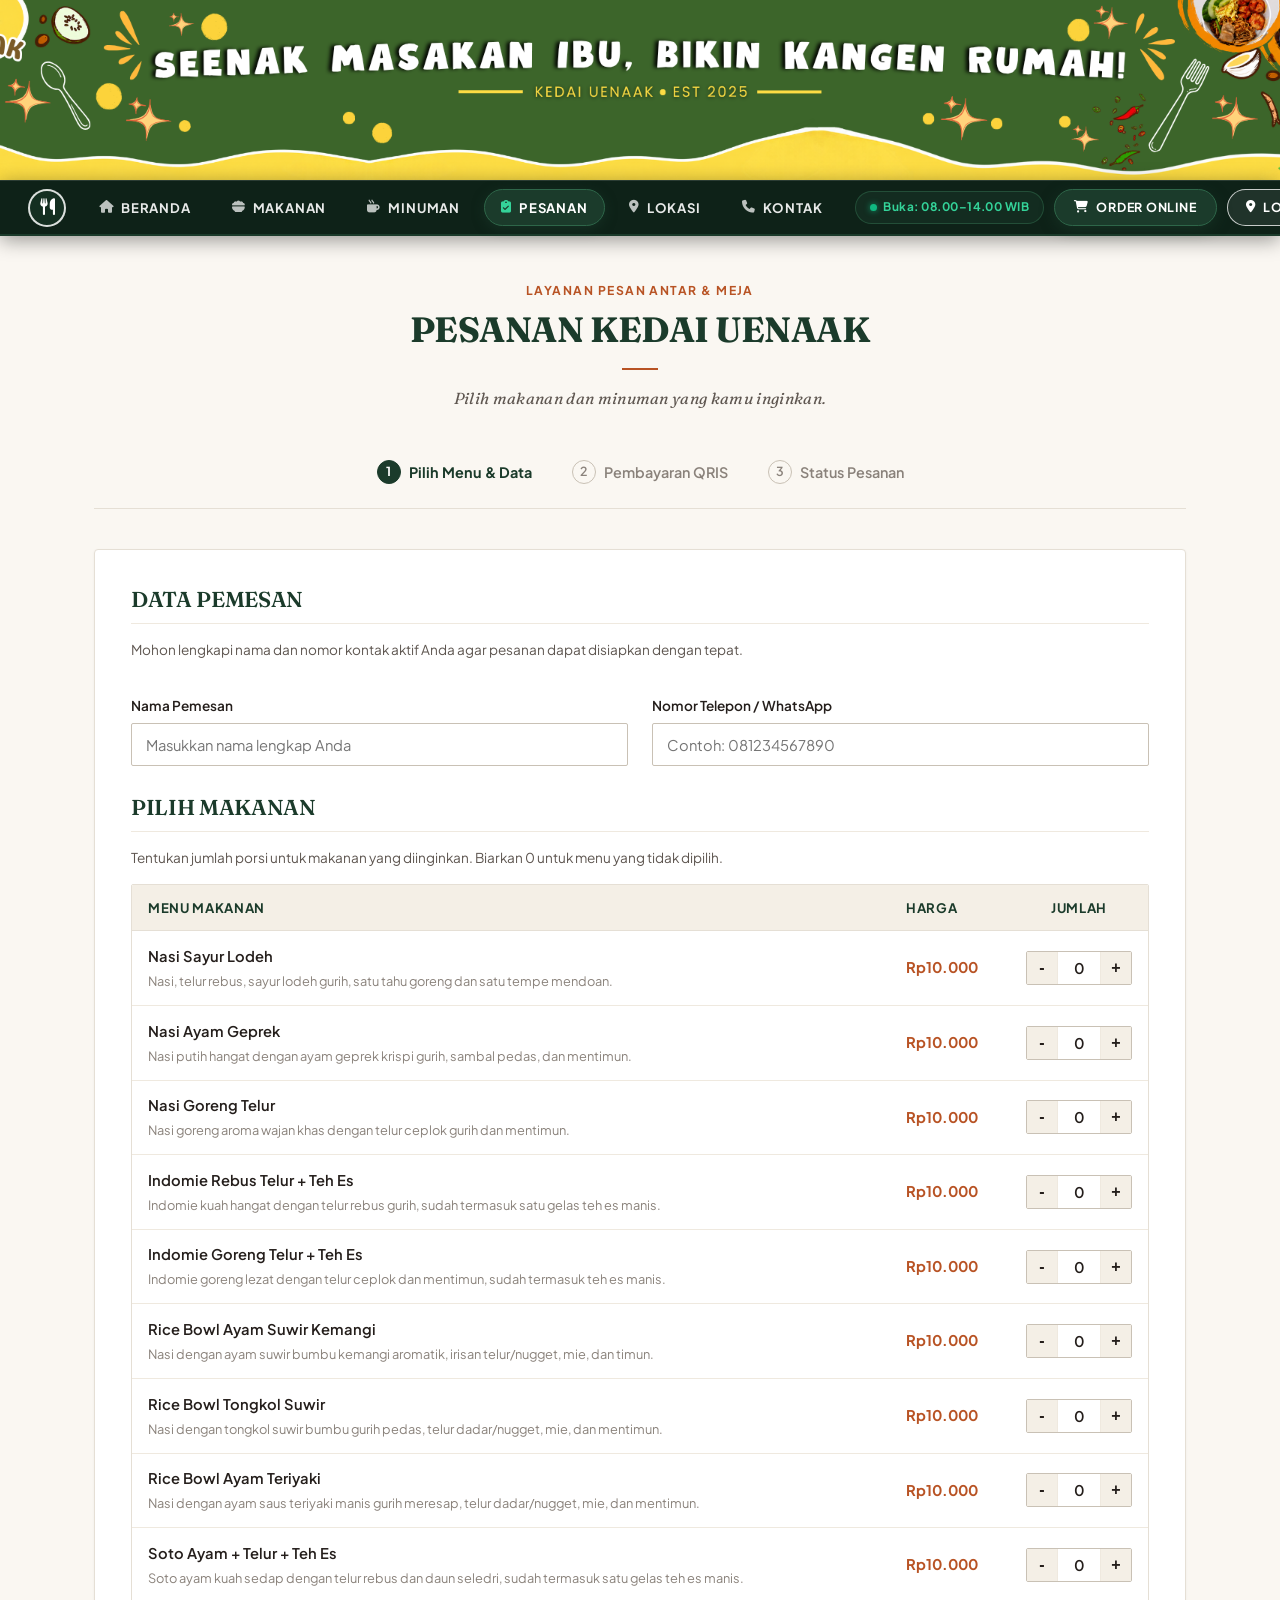
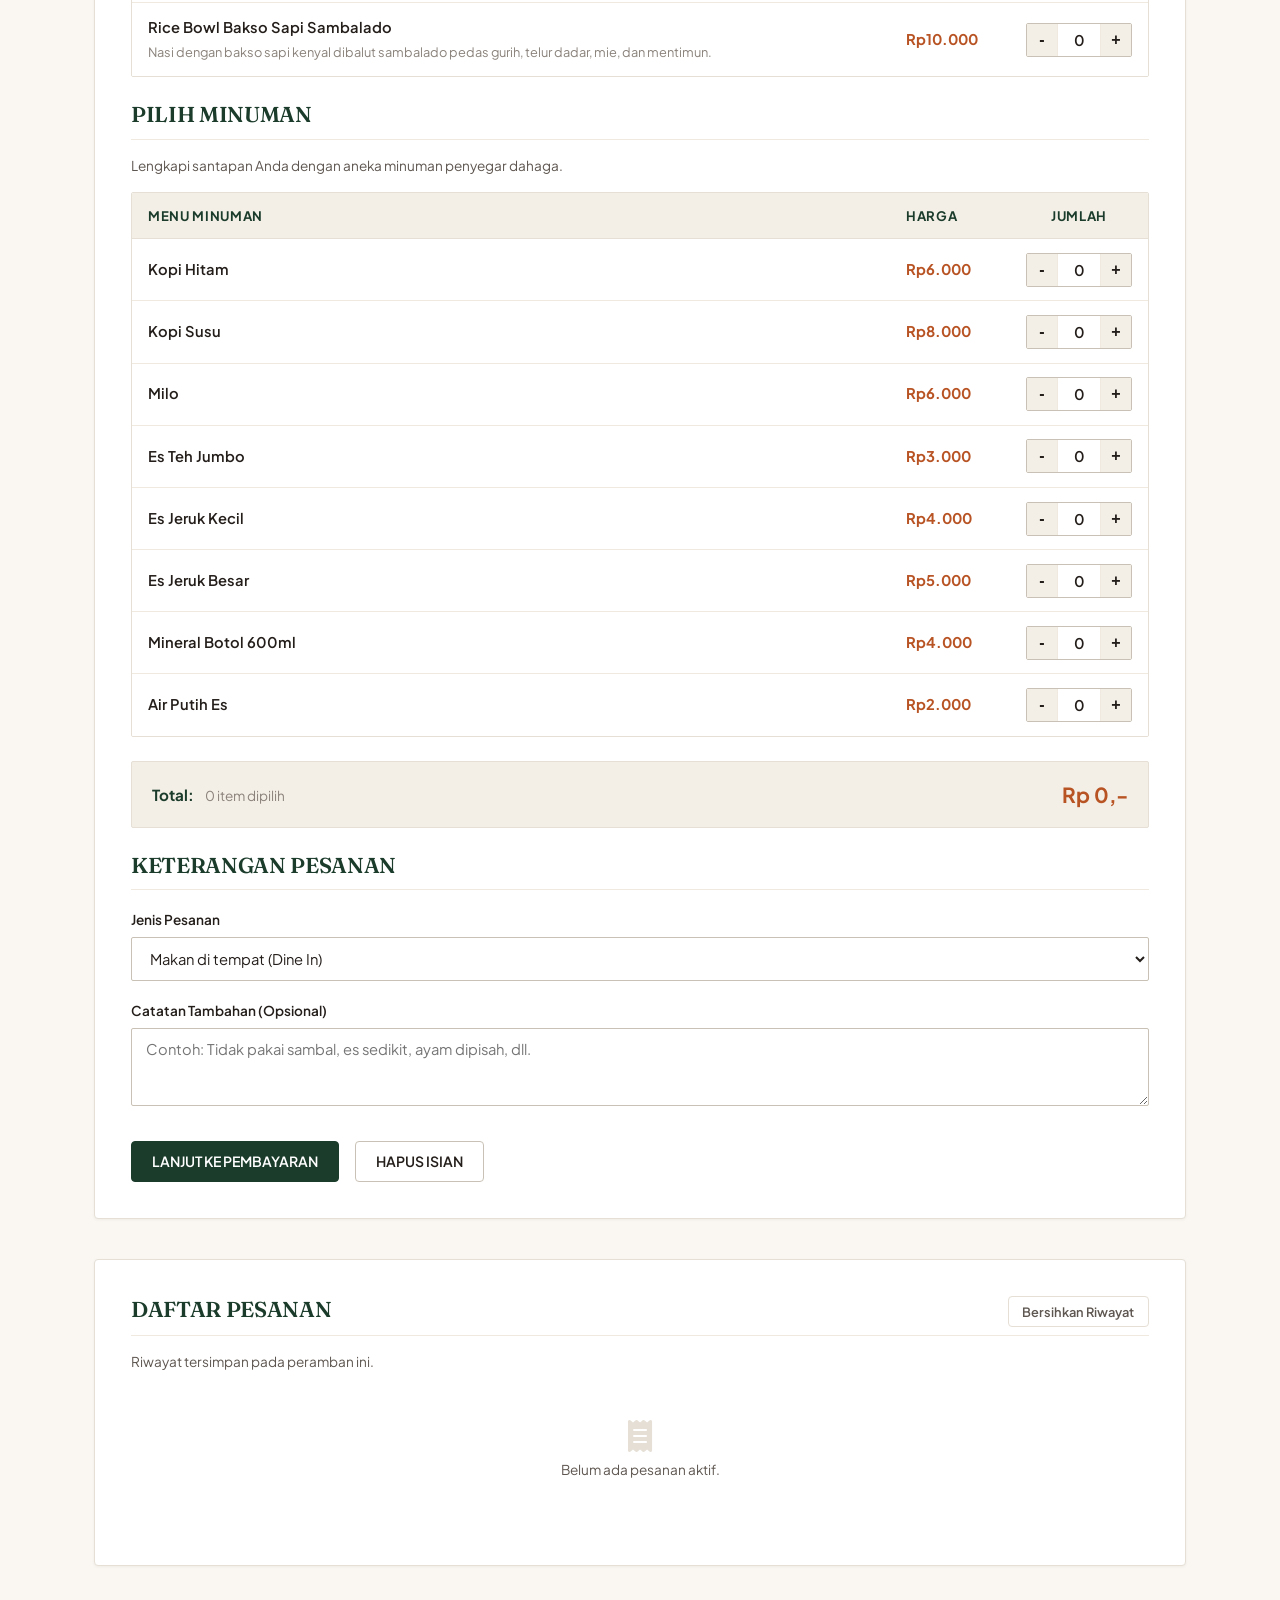
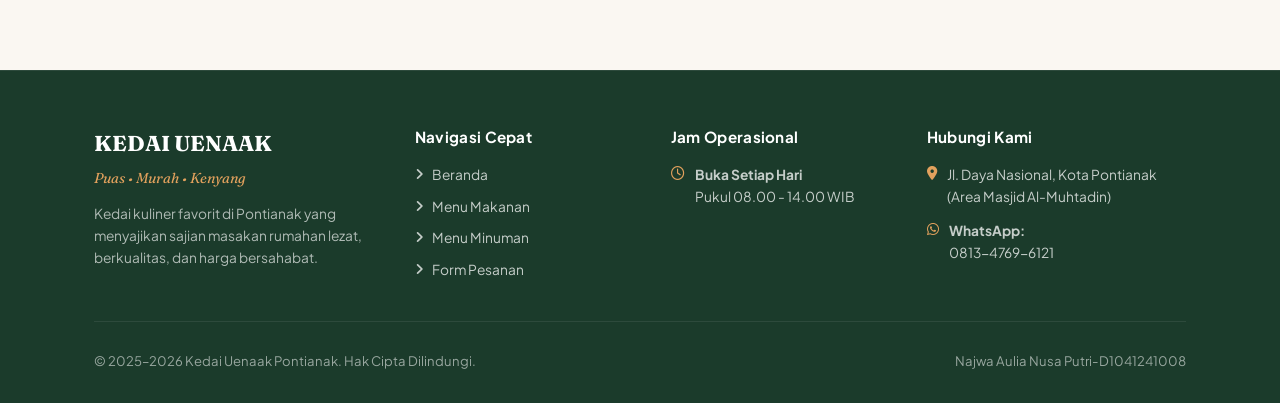
==== commit 6876f8f9: "Memperbarui halaman pesanan" ====
--- a/pesanan.html
+++ b/pesanan.html
@@ -1,5 +1,6 @@
 <!DOCTYPE html>
 <html lang="id">
+
 <head>
     <meta charset="UTF-8">
     <meta name="viewport" content="width=device-width, initial-scale=1.0">
@@ -40,10 +41,14 @@
 
                 <ul class="nav-menu-list">
                     <li><a href="isi.html" class="nav-item-link"><i class="fa-solid fa-house"></i> BERANDA</a></li>
-                    <li><a href="makanan.html" class="nav-item-link"><i class="fa-solid fa-bowl-food"></i> MAKANAN</a></li>
-                    <li><a href="minuman.html" class="nav-item-link"><i class="fa-solid fa-mug-hot"></i> MINUMAN</a></li>
-                    <li><a href="pesanan.html" class="nav-item-link active"><i class="fa-solid fa-clipboard-check"></i> PESANAN</a></li>
-                    <li><a href="lokasi.html" class="nav-item-link"><i class="fa-solid fa-location-dot"></i> LOKASI</a></li>
+                    <li><a href="makanan.html" class="nav-item-link"><i class="fa-solid fa-bowl-food"></i> MAKANAN</a>
+                    </li>
+                    <li><a href="minuman.html" class="nav-item-link"><i class="fa-solid fa-mug-hot"></i> MINUMAN</a>
+                    </li>
+                    <li><a href="pesanan.html" class="nav-item-link active"><i class="fa-solid fa-clipboard-check"></i>
+                            PESANAN</a></li>
+                    <li><a href="lokasi.html" class="nav-item-link"><i class="fa-solid fa-location-dot"></i> LOKASI</a>
+                    </li>
                     <li><a href="kontak.html" class="nav-item-link"><i class="fa-solid fa-phone"></i> KONTAK</a></li>
                 </ul>
 
@@ -57,7 +62,8 @@
                     <a href="lokasi.html" class="btn-outline-glow">
                         <i class="fa-solid fa-location-dot"></i> LOKASI KEDAI
                     </a>
-                    <button type="button" class="mobile-menu-btn" onclick="toggleMobileMenu()" aria-label="Buka Menu" style="color: #FFFFFF;">
+                    <button type="button" class="mobile-menu-btn" onclick="toggleMobileMenu()" aria-label="Buka Menu"
+                        style="color: #FFFFFF;">
                         <i class="fa-solid fa-bars"></i>
                     </button>
                 </div>
@@ -107,7 +113,8 @@
             <form id="formPesanan" class="kotak-pesanan" onsubmit="buatPesanan(); return false;">
 
                 <h2>DATA PEMESAN</h2>
-                <p class="petunjuk">Mohon lengkapi nama dan nomor kontak aktif Anda agar pesanan dapat disiapkan dengan tepat.</p>
+                <p class="petunjuk">Mohon lengkapi nama dan nomor kontak aktif Anda agar pesanan dapat disiapkan dengan
+                    tepat.</p>
 
                 <div class="form-grid-pair">
                     <div>
@@ -122,7 +129,8 @@
                 </div>
 
                 <h2>PILIH MAKANAN</h2>
-                <p class="petunjuk">Tentukan jumlah porsi untuk makanan yang diinginkan. Biarkan 0 untuk menu yang tidak dipilih.</p>
+                <p class="petunjuk">Tentukan jumlah porsi untuk makanan yang diinginkan. Biarkan 0 untuk menu yang tidak
+                    dipilih.</p>
 
                 <div class="table-responsive">
                     <table class="tabel-pesanan">
@@ -139,15 +147,19 @@
                                 <td>
                                     <div class="menu-title-cell">
                                         Nasi Sayur Lodeh
-                                        <small>Nasi, telur rebus, sayur lodeh gurih, satu tahu goreng dan satu tempe mendoan.</small>
-                                    </div>
-                                </td>
-                                <td class="price-cell">Rp10.000</td>
-                                <td style="text-align: center;">
-                                    <div class="stepper-wrap">
-                                        <button type="button" class="stepper-btn" onclick="stepJumlah('jumlah0', -1)" aria-label="Kurang">-</button>
-                                        <input type="number" id="jumlah0" aria-label="Jumlah Nasi Sayur Lodeh" min="0" step="1" value="0" required>
-                                        <button type="button" class="stepper-btn" onclick="stepJumlah('jumlah0', 1)" aria-label="Tambah">+</button>
+                                        <small>Nasi, telur rebus, sayur lodeh gurih, satu tahu goreng dan satu tempe
+                                            mendoan.</small>
+                                    </div>
+                                </td>
+                                <td class="price-cell">Rp10.000</td>
+                                <td style="text-align: center;">
+                                    <div class="stepper-wrap">
+                                        <button type="button" class="stepper-btn" onclick="stepJumlah('jumlah0', -1)"
+                                            aria-label="Kurang">-</button>
+                                        <input type="number" id="jumlah0" aria-label="Jumlah Nasi Sayur Lodeh" min="0"
+                                            step="1" value="0" required>
+                                        <button type="button" class="stepper-btn" onclick="stepJumlah('jumlah0', 1)"
+                                            aria-label="Tambah">+</button>
                                     </div>
                                 </td>
                             </tr>
@@ -157,15 +169,19 @@
                                 <td>
                                     <div class="menu-title-cell">
                                         Nasi Ayam Geprek
-                                        <small>Nasi putih hangat dengan ayam geprek krispi gurih, sambal pedas, dan mentimun.</small>
-                                    </div>
-                                </td>
-                                <td class="price-cell">Rp10.000</td>
-                                <td style="text-align: center;">
-                                    <div class="stepper-wrap">
-                                        <button type="button" class="stepper-btn" onclick="stepJumlah('jumlah1', -1)" aria-label="Kurang">-</button>
-                                        <input type="number" id="jumlah1" aria-label="Jumlah Nasi Ayam Geprek" min="0" step="1" value="0" required>
-                                        <button type="button" class="stepper-btn" onclick="stepJumlah('jumlah1', 1)" aria-label="Tambah">+</button>
+                                        <small>Nasi putih hangat dengan ayam geprek krispi gurih, sambal pedas, dan
+                                            mentimun.</small>
+                                    </div>
+                                </td>
+                                <td class="price-cell">Rp10.000</td>
+                                <td style="text-align: center;">
+                                    <div class="stepper-wrap">
+                                        <button type="button" class="stepper-btn" onclick="stepJumlah('jumlah1', -1)"
+                                            aria-label="Kurang">-</button>
+                                        <input type="number" id="jumlah1" aria-label="Jumlah Nasi Ayam Geprek" min="0"
+                                            step="1" value="0" required>
+                                        <button type="button" class="stepper-btn" onclick="stepJumlah('jumlah1', 1)"
+                                            aria-label="Tambah">+</button>
                                     </div>
                                 </td>
                             </tr>
@@ -175,15 +191,19 @@
                                 <td>
                                     <div class="menu-title-cell">
                                         Nasi Goreng Telur
-                                        <small>Nasi goreng aroma wajan khas dengan telur ceplok gurih dan mentimun.</small>
-                                    </div>
-                                </td>
-                                <td class="price-cell">Rp10.000</td>
-                                <td style="text-align: center;">
-                                    <div class="stepper-wrap">
-                                        <button type="button" class="stepper-btn" onclick="stepJumlah('jumlah2', -1)" aria-label="Kurang">-</button>
-                                        <input type="number" id="jumlah2" aria-label="Jumlah Nasi Goreng Telur" min="0" step="1" value="0" required>
-                                        <button type="button" class="stepper-btn" onclick="stepJumlah('jumlah2', 1)" aria-label="Tambah">+</button>
+                                        <small>Nasi goreng aroma wajan khas dengan telur ceplok gurih dan
+                                            mentimun.</small>
+                                    </div>
+                                </td>
+                                <td class="price-cell">Rp10.000</td>
+                                <td style="text-align: center;">
+                                    <div class="stepper-wrap">
+                                        <button type="button" class="stepper-btn" onclick="stepJumlah('jumlah2', -1)"
+                                            aria-label="Kurang">-</button>
+                                        <input type="number" id="jumlah2" aria-label="Jumlah Nasi Goreng Telur" min="0"
+                                            step="1" value="0" required>
+                                        <button type="button" class="stepper-btn" onclick="stepJumlah('jumlah2', 1)"
+                                            aria-label="Tambah">+</button>
                                     </div>
                                 </td>
                             </tr>
@@ -193,15 +213,19 @@
                                 <td>
                                     <div class="menu-title-cell">
                                         Indomie Rebus Telur + Teh Es
-                                        <small>Indomie kuah hangat dengan telur rebus gurih, sudah termasuk satu gelas teh es manis.</small>
-                                    </div>
-                                </td>
-                                <td class="price-cell">Rp10.000</td>
-                                <td style="text-align: center;">
-                                    <div class="stepper-wrap">
-                                        <button type="button" class="stepper-btn" onclick="stepJumlah('jumlah3', -1)" aria-label="Kurang">-</button>
-                                        <input type="number" id="jumlah3" aria-label="Jumlah Indomie Rebus" min="0" step="1" value="0" required>
-                                        <button type="button" class="stepper-btn" onclick="stepJumlah('jumlah3', 1)" aria-label="Tambah">+</button>
+                                        <small>Indomie kuah hangat dengan telur rebus gurih, sudah termasuk satu gelas
+                                            teh es manis.</small>
+                                    </div>
+                                </td>
+                                <td class="price-cell">Rp10.000</td>
+                                <td style="text-align: center;">
+                                    <div class="stepper-wrap">
+                                        <button type="button" class="stepper-btn" onclick="stepJumlah('jumlah3', -1)"
+                                            aria-label="Kurang">-</button>
+                                        <input type="number" id="jumlah3" aria-label="Jumlah Indomie Rebus" min="0"
+                                            step="1" value="0" required>
+                                        <button type="button" class="stepper-btn" onclick="stepJumlah('jumlah3', 1)"
+                                            aria-label="Tambah">+</button>
                                     </div>
                                 </td>
                             </tr>
@@ -211,15 +235,19 @@
                                 <td>
                                     <div class="menu-title-cell">
                                         Indomie Goreng Telur + Teh Es
-                                        <small>Indomie goreng lezat dengan telur ceplok dan mentimun, sudah termasuk teh es manis.</small>
-                                    </div>
-                                </td>
-                                <td class="price-cell">Rp10.000</td>
-                                <td style="text-align: center;">
-                                    <div class="stepper-wrap">
-                                        <button type="button" class="stepper-btn" onclick="stepJumlah('jumlah4', -1)" aria-label="Kurang">-</button>
-                                        <input type="number" id="jumlah4" aria-label="Jumlah Indomie Goreng" min="0" step="1" value="0" required>
-                                        <button type="button" class="stepper-btn" onclick="stepJumlah('jumlah4', 1)" aria-label="Tambah">+</button>
+                                        <small>Indomie goreng lezat dengan telur ceplok dan mentimun, sudah termasuk teh
+                                            es manis.</small>
+                                    </div>
+                                </td>
+                                <td class="price-cell">Rp10.000</td>
+                                <td style="text-align: center;">
+                                    <div class="stepper-wrap">
+                                        <button type="button" class="stepper-btn" onclick="stepJumlah('jumlah4', -1)"
+                                            aria-label="Kurang">-</button>
+                                        <input type="number" id="jumlah4" aria-label="Jumlah Indomie Goreng" min="0"
+                                            step="1" value="0" required>
+                                        <button type="button" class="stepper-btn" onclick="stepJumlah('jumlah4', 1)"
+                                            aria-label="Tambah">+</button>
                                     </div>
                                 </td>
                             </tr>
@@ -229,15 +257,19 @@
                                 <td>
                                     <div class="menu-title-cell">
                                         Rice Bowl Ayam Suwir Kemangi
-                                        <small>Nasi dengan ayam suwir bumbu kemangi aromatik, irisan telur/nugget, mie, dan timun.</small>
-                                    </div>
-                                </td>
-                                <td class="price-cell">Rp10.000</td>
-                                <td style="text-align: center;">
-                                    <div class="stepper-wrap">
-                                        <button type="button" class="stepper-btn" onclick="stepJumlah('jumlah5', -1)" aria-label="Kurang">-</button>
-                                        <input type="number" id="jumlah5" aria-label="Jumlah Ayam Suwir Kemangi" min="0" step="1" value="0" required>
-                                        <button type="button" class="stepper-btn" onclick="stepJumlah('jumlah5', 1)" aria-label="Tambah">+</button>
+                                        <small>Nasi dengan ayam suwir bumbu kemangi aromatik, irisan telur/nugget, mie,
+                                            dan timun.</small>
+                                    </div>
+                                </td>
+                                <td class="price-cell">Rp10.000</td>
+                                <td style="text-align: center;">
+                                    <div class="stepper-wrap">
+                                        <button type="button" class="stepper-btn" onclick="stepJumlah('jumlah5', -1)"
+                                            aria-label="Kurang">-</button>
+                                        <input type="number" id="jumlah5" aria-label="Jumlah Ayam Suwir Kemangi" min="0"
+                                            step="1" value="0" required>
+                                        <button type="button" class="stepper-btn" onclick="stepJumlah('jumlah5', 1)"
+                                            aria-label="Tambah">+</button>
                                     </div>
                                 </td>
                             </tr>
@@ -247,15 +279,19 @@
                                 <td>
                                     <div class="menu-title-cell">
                                         Rice Bowl Tongkol Suwir
-                                        <small>Nasi dengan tongkol suwir bumbu gurih pedas, telur dadar/nugget, mie, dan mentimun.</small>
-                                    </div>
-                                </td>
-                                <td class="price-cell">Rp10.000</td>
-                                <td style="text-align: center;">
-                                    <div class="stepper-wrap">
-                                        <button type="button" class="stepper-btn" onclick="stepJumlah('jumlah6', -1)" aria-label="Kurang">-</button>
-                                        <input type="number" id="jumlah6" aria-label="Jumlah Tongkol Suwir" min="0" step="1" value="0" required>
-                                        <button type="button" class="stepper-btn" onclick="stepJumlah('jumlah6', 1)" aria-label="Tambah">+</button>
+                                        <small>Nasi dengan tongkol suwir bumbu gurih pedas, telur dadar/nugget, mie, dan
+                                            mentimun.</small>
+                                    </div>
+                                </td>
+                                <td class="price-cell">Rp10.000</td>
+                                <td style="text-align: center;">
+                                    <div class="stepper-wrap">
+                                        <button type="button" class="stepper-btn" onclick="stepJumlah('jumlah6', -1)"
+                                            aria-label="Kurang">-</button>
+                                        <input type="number" id="jumlah6" aria-label="Jumlah Tongkol Suwir" min="0"
+                                            step="1" value="0" required>
+                                        <button type="button" class="stepper-btn" onclick="stepJumlah('jumlah6', 1)"
+                                            aria-label="Tambah">+</button>
                                     </div>
                                 </td>
                             </tr>
@@ -265,15 +301,19 @@
                                 <td>
                                     <div class="menu-title-cell">
                                         Rice Bowl Ayam Teriyaki
-                                        <small>Nasi dengan ayam saus teriyaki manis gurih meresap, telur dadar/nugget, mie, dan mentimun.</small>
-                                    </div>
-                                </td>
-                                <td class="price-cell">Rp10.000</td>
-                                <td style="text-align: center;">
-                                    <div class="stepper-wrap">
-                                        <button type="button" class="stepper-btn" onclick="stepJumlah('jumlah7', -1)" aria-label="Kurang">-</button>
-                                        <input type="number" id="jumlah7" aria-label="Jumlah Ayam Teriyaki" min="0" step="1" value="0" required>
-                                        <button type="button" class="stepper-btn" onclick="stepJumlah('jumlah7', 1)" aria-label="Tambah">+</button>
+                                        <small>Nasi dengan ayam saus teriyaki manis gurih meresap, telur dadar/nugget,
+                                            mie, dan mentimun.</small>
+                                    </div>
+                                </td>
+                                <td class="price-cell">Rp10.000</td>
+                                <td style="text-align: center;">
+                                    <div class="stepper-wrap">
+                                        <button type="button" class="stepper-btn" onclick="stepJumlah('jumlah7', -1)"
+                                            aria-label="Kurang">-</button>
+                                        <input type="number" id="jumlah7" aria-label="Jumlah Ayam Teriyaki" min="0"
+                                            step="1" value="0" required>
+                                        <button type="button" class="stepper-btn" onclick="stepJumlah('jumlah7', 1)"
+                                            aria-label="Tambah">+</button>
                                     </div>
                                 </td>
                             </tr>
@@ -283,15 +323,19 @@
                                 <td>
                                     <div class="menu-title-cell">
                                         Soto Ayam + Telur + Teh Es
-                                        <small>Soto ayam kuah sedap dengan telur rebus dan daun seledri, sudah termasuk satu gelas teh es manis.</small>
-                                    </div>
-                                </td>
-                                <td class="price-cell">Rp10.000</td>
-                                <td style="text-align: center;">
-                                    <div class="stepper-wrap">
-                                        <button type="button" class="stepper-btn" onclick="stepJumlah('jumlah8', -1)" aria-label="Kurang">-</button>
-                                        <input type="number" id="jumlah8" aria-label="Jumlah Soto Ayam" min="0" step="1" value="0" required>
-                                        <button type="button" class="stepper-btn" onclick="stepJumlah('jumlah8', 1)" aria-label="Tambah">+</button>
+                                        <small>Soto ayam kuah sedap dengan telur rebus dan daun seledri, sudah termasuk
+                                            satu gelas teh es manis.</small>
+                                    </div>
+                                </td>
+                                <td class="price-cell">Rp10.000</td>
+                                <td style="text-align: center;">
+                                    <div class="stepper-wrap">
+                                        <button type="button" class="stepper-btn" onclick="stepJumlah('jumlah8', -1)"
+                                            aria-label="Kurang">-</button>
+                                        <input type="number" id="jumlah8" aria-label="Jumlah Soto Ayam" min="0" step="1"
+                                            value="0" required>
+                                        <button type="button" class="stepper-btn" onclick="stepJumlah('jumlah8', 1)"
+                                            aria-label="Tambah">+</button>
                                     </div>
                                 </td>
                             </tr>
@@ -301,15 +345,19 @@
                                 <td>
                                     <div class="menu-title-cell">
                                         Rice Bowl Bakso Sapi Sambalado
-                                        <small>Nasi dengan bakso sapi kenyal dibalut sambalado pedas gurih, telur dadar, mie, dan mentimun.</small>
-                                    </div>
-                                </td>
-                                <td class="price-cell">Rp10.000</td>
-                                <td style="text-align: center;">
-                                    <div class="stepper-wrap">
-                                        <button type="button" class="stepper-btn" onclick="stepJumlah('jumlah9', -1)" aria-label="Kurang">-</button>
-                                        <input type="number" id="jumlah9" aria-label="Jumlah Bakso Sapi Sambalado" min="0" step="1" value="0" required>
-                                        <button type="button" class="stepper-btn" onclick="stepJumlah('jumlah9', 1)" aria-label="Tambah">+</button>
+                                        <small>Nasi dengan bakso sapi kenyal dibalut sambalado pedas gurih, telur dadar,
+                                            mie, dan mentimun.</small>
+                                    </div>
+                                </td>
+                                <td class="price-cell">Rp10.000</td>
+                                <td style="text-align: center;">
+                                    <div class="stepper-wrap">
+                                        <button type="button" class="stepper-btn" onclick="stepJumlah('jumlah9', -1)"
+                                            aria-label="Kurang">-</button>
+                                        <input type="number" id="jumlah9" aria-label="Jumlah Bakso Sapi Sambalado"
+                                            min="0" step="1" value="0" required>
+                                        <button type="button" class="stepper-btn" onclick="stepJumlah('jumlah9', 1)"
+                                            aria-label="Tambah">+</button>
                                     </div>
                                 </td>
                             </tr>
@@ -332,104 +380,144 @@
                         <tbody>
                             <!-- Index 10 -->
                             <tr>
-                                <td><div class="menu-title-cell">Kopi Hitam</div></td>
+                                <td>
+                                    <div class="menu-title-cell">Kopi Hitam</div>
+                                </td>
                                 <td class="price-cell">Rp6.000</td>
                                 <td style="text-align: center;">
                                     <div class="stepper-wrap">
-                                        <button type="button" class="stepper-btn" onclick="stepJumlah('jumlah10', -1)" aria-label="Kurang">-</button>
-                                        <input type="number" id="jumlah10" aria-label="Jumlah Kopi" min="0" step="1" value="0" required>
-                                        <button type="button" class="stepper-btn" onclick="stepJumlah('jumlah10', 1)" aria-label="Tambah">+</button>
+                                        <button type="button" class="stepper-btn" onclick="stepJumlah('jumlah10', -1)"
+                                            aria-label="Kurang">-</button>
+                                        <input type="number" id="jumlah10" aria-label="Jumlah Kopi" min="0" step="1"
+                                            value="0" required>
+                                        <button type="button" class="stepper-btn" onclick="stepJumlah('jumlah10', 1)"
+                                            aria-label="Tambah">+</button>
                                     </div>
                                 </td>
                             </tr>
 
                             <!-- Index 11 -->
                             <tr>
-                                <td><div class="menu-title-cell">Kopi Susu</div></td>
+                                <td>
+                                    <div class="menu-title-cell">Kopi Susu</div>
+                                </td>
                                 <td class="price-cell">Rp8.000</td>
                                 <td style="text-align: center;">
                                     <div class="stepper-wrap">
-                                        <button type="button" class="stepper-btn" onclick="stepJumlah('jumlah11', -1)" aria-label="Kurang">-</button>
-                                        <input type="number" id="jumlah11" aria-label="Jumlah Kopi Susu" min="0" step="1" value="0" required>
-                                        <button type="button" class="stepper-btn" onclick="stepJumlah('jumlah11', 1)" aria-label="Tambah">+</button>
+                                        <button type="button" class="stepper-btn" onclick="stepJumlah('jumlah11', -1)"
+                                            aria-label="Kurang">-</button>
+                                        <input type="number" id="jumlah11" aria-label="Jumlah Kopi Susu" min="0"
+                                            step="1" value="0" required>
+                                        <button type="button" class="stepper-btn" onclick="stepJumlah('jumlah11', 1)"
+                                            aria-label="Tambah">+</button>
                                     </div>
                                 </td>
                             </tr>
 
                             <!-- Index 12 -->
                             <tr>
-                                <td><div class="menu-title-cell">Milo</div></td>
+                                <td>
+                                    <div class="menu-title-cell">Milo</div>
+                                </td>
                                 <td class="price-cell">Rp6.000</td>
                                 <td style="text-align: center;">
                                     <div class="stepper-wrap">
-                                        <button type="button" class="stepper-btn" onclick="stepJumlah('jumlah12', -1)" aria-label="Kurang">-</button>
-                                        <input type="number" id="jumlah12" aria-label="Jumlah Milo" min="0" step="1" value="0" required>
-                                        <button type="button" class="stepper-btn" onclick="stepJumlah('jumlah12', 1)" aria-label="Tambah">+</button>
+                                        <button type="button" class="stepper-btn" onclick="stepJumlah('jumlah12', -1)"
+                                            aria-label="Kurang">-</button>
+                                        <input type="number" id="jumlah12" aria-label="Jumlah Milo" min="0" step="1"
+                                            value="0" required>
+                                        <button type="button" class="stepper-btn" onclick="stepJumlah('jumlah12', 1)"
+                                            aria-label="Tambah">+</button>
                                     </div>
                                 </td>
                             </tr>
 
                             <!-- Index 13 -->
                             <tr>
-                                <td><div class="menu-title-cell">Es Teh Jumbo</div></td>
+                                <td>
+                                    <div class="menu-title-cell">Es Teh Jumbo</div>
+                                </td>
                                 <td class="price-cell">Rp3.000</td>
                                 <td style="text-align: center;">
                                     <div class="stepper-wrap">
-                                        <button type="button" class="stepper-btn" onclick="stepJumlah('jumlah13', -1)" aria-label="Kurang">-</button>
-                                        <input type="number" id="jumlah13" aria-label="Jumlah Es Teh Jumbo" min="0" step="1" value="0" required>
-                                        <button type="button" class="stepper-btn" onclick="stepJumlah('jumlah13', 1)" aria-label="Tambah">+</button>
+                                        <button type="button" class="stepper-btn" onclick="stepJumlah('jumlah13', -1)"
+                                            aria-label="Kurang">-</button>
+                                        <input type="number" id="jumlah13" aria-label="Jumlah Es Teh Jumbo" min="0"
+                                            step="1" value="0" required>
+                                        <button type="button" class="stepper-btn" onclick="stepJumlah('jumlah13', 1)"
+                                            aria-label="Tambah">+</button>
                                     </div>
                                 </td>
                             </tr>
 
                             <!-- Index 14 -->
                             <tr>
-                                <td><div class="menu-title-cell">Es Jeruk Kecil</div></td>
+                                <td>
+                                    <div class="menu-title-cell">Es Jeruk Kecil</div>
+                                </td>
                                 <td class="price-cell">Rp4.000</td>
                                 <td style="text-align: center;">
                                     <div class="stepper-wrap">
-                                        <button type="button" class="stepper-btn" onclick="stepJumlah('jumlah14', -1)" aria-label="Kurang">-</button>
-                                        <input type="number" id="jumlah14" aria-label="Jumlah Es Jeruk Kecil" min="0" step="1" value="0" required>
-                                        <button type="button" class="stepper-btn" onclick="stepJumlah('jumlah14', 1)" aria-label="Tambah">+</button>
+                                        <button type="button" class="stepper-btn" onclick="stepJumlah('jumlah14', -1)"
+                                            aria-label="Kurang">-</button>
+                                        <input type="number" id="jumlah14" aria-label="Jumlah Es Jeruk Kecil" min="0"
+                                            step="1" value="0" required>
+                                        <button type="button" class="stepper-btn" onclick="stepJumlah('jumlah14', 1)"
+                                            aria-label="Tambah">+</button>
                                     </div>
                                 </td>
                             </tr>
 
                             <!-- Index 15 -->
                             <tr>
-                                <td><div class="menu-title-cell">Es Jeruk Besar</div></td>
+                                <td>
+                                    <div class="menu-title-cell">Es Jeruk Besar</div>
+                                </td>
                                 <td class="price-cell">Rp5.000</td>
                                 <td style="text-align: center;">
                                     <div class="stepper-wrap">
-                                        <button type="button" class="stepper-btn" onclick="stepJumlah('jumlah15', -1)" aria-label="Kurang">-</button>
-                                        <input type="number" id="jumlah15" aria-label="Jumlah Es Jeruk Besar" min="0" step="1" value="0" required>
-                                        <button type="button" class="stepper-btn" onclick="stepJumlah('jumlah15', 1)" aria-label="Tambah">+</button>
+                                        <button type="button" class="stepper-btn" onclick="stepJumlah('jumlah15', -1)"
+                                            aria-label="Kurang">-</button>
+                                        <input type="number" id="jumlah15" aria-label="Jumlah Es Jeruk Besar" min="0"
+                                            step="1" value="0" required>
+                                        <button type="button" class="stepper-btn" onclick="stepJumlah('jumlah15', 1)"
+                                            aria-label="Tambah">+</button>
                                     </div>
                                 </td>
                             </tr>
 
                             <!-- Index 16 -->
                             <tr>
-                                <td><div class="menu-title-cell">Mineral Botol 600ml</div></td>
+                                <td>
+                                    <div class="menu-title-cell">Mineral Botol 600ml</div>
+                                </td>
                                 <td class="price-cell">Rp4.000</td>
                                 <td style="text-align: center;">
                                     <div class="stepper-wrap">
-                                        <button type="button" class="stepper-btn" onclick="stepJumlah('jumlah16', -1)" aria-label="Kurang">-</button>
-                                        <input type="number" id="jumlah16" aria-label="Jumlah Mineral Botol" min="0" step="1" value="0" required>
-                                        <button type="button" class="stepper-btn" onclick="stepJumlah('jumlah16', 1)" aria-label="Tambah">+</button>
+                                        <button type="button" class="stepper-btn" onclick="stepJumlah('jumlah16', -1)"
+                                            aria-label="Kurang">-</button>
+                                        <input type="number" id="jumlah16" aria-label="Jumlah Mineral Botol" min="0"
+                                            step="1" value="0" required>
+                                        <button type="button" class="stepper-btn" onclick="stepJumlah('jumlah16', 1)"
+                                            aria-label="Tambah">+</button>
                                     </div>
                                 </td>
                             </tr>
 
                             <!-- Index 17 -->
                             <tr>
-                                <td><div class="menu-title-cell">Air Putih Es</div></td>
+                                <td>
+                                    <div class="menu-title-cell">Air Putih Es</div>
+                                </td>
                                 <td class="price-cell">Rp2.000</td>
                                 <td style="text-align: center;">
                                     <div class="stepper-wrap">
-                                        <button type="button" class="stepper-btn" onclick="stepJumlah('jumlah17', -1)" aria-label="Kurang">-</button>
-                                        <input type="number" id="jumlah17" aria-label="Jumlah Air Putih Es" min="0" step="1" value="0" required>
-                                        <button type="button" class="stepper-btn" onclick="stepJumlah('jumlah17', 1)" aria-label="Tambah">+</button>
+                                        <button type="button" class="stepper-btn" onclick="stepJumlah('jumlah17', -1)"
+                                            aria-label="Kurang">-</button>
+                                        <input type="number" id="jumlah17" aria-label="Jumlah Air Putih Es" min="0"
+                                            step="1" value="0" required>
+                                        <button type="button" class="stepper-btn" onclick="stepJumlah('jumlah17', 1)"
+                                            aria-label="Tambah">+</button>
                                     </div>
                                 </td>
                             </tr>
@@ -440,8 +528,10 @@
                 <!-- Live Floating Total Bar -->
                 <div class="live-total-bar">
                     <div class="live-total-label">
-                        <strong>Perkiraan Total:</strong>
-                        <span id="liveTotalCount" style="font-size: 0.85rem; color: var(--text-tertiary); margin-left: 0.5rem;">0 item dipilih</span>
+                        <strong>Total:</strong>
+                        <span id="liveTotalCount"
+                            style="font-size: 0.85rem; color: var(--text-tertiary); margin-left: 0.5rem;">0 item
+                            dipilih</span>
                     </div>
                     <div class="live-total-value" id="liveTotalVal">Rp 0,-</div>
                 </div>
@@ -457,14 +547,17 @@
 
                 <div id="bagianAlamat" hidden>
                     <label for="alamat">Alamat Pengantaran</label>
-                    <textarea id="alamat" rows="3" placeholder="Nama jalan, nomor rumah/fakultas, gedung, dan patokan"></textarea>
+                    <textarea id="alamat" rows="3"
+                        placeholder="Nama jalan, nomor rumah/fakultas, gedung, dan patokan"></textarea>
                     <p class="petunjuk" style="color: var(--accent); margin-top: 0.35rem;">
-                        Ongkos antar belum termasuk dalam total. Pihak kedai akan mengonfirmasi ongkos antar melalui WhatsApp.
+                        Ongkos antar belum termasuk dalam total. Pihak kedai akan mengonfirmasi ongkos antar melalui
+                        WhatsApp.
                     </p>
                 </div>
 
                 <label for="catatan">Catatan Tambahan (Opsional)</label>
-                <textarea id="catatan" rows="3" placeholder="Contoh: Tidak pakai sambal, es sedikit, ayam dipisah, dll."></textarea>
+                <textarea id="catatan" rows="3"
+                    placeholder="Contoh: Tidak pakai sambal, es sedikit, ayam dipisah, dll."></textarea>
 
                 <div class="baris-tombol">
                     <button type="submit" class="tombol-pesanan">
@@ -489,11 +582,14 @@
 
                 <h2>PEMBAYARAN QRIS DIGITAL</h2>
                 <p>
-                    Scan kode QRIS resmi di bawah ini menggunakan aplikasi Mobile Banking atau e-Wallet (BCA, Mandiri, GoPay, OVO, ShopeePay, Dana, dll.) sesuai total pesanan Anda.
+                    Scan kode QRIS resmi di bawah ini menggunakan aplikasi Mobile Banking atau e-Wallet (BCA, Mandiri,
+                    GoPay, OVO, ShopeePay, Dana, dll.) sesuai total pesanan Anda.
                 </p>
 
                 <div class="qr-container">
-                    <strong style="font-size: 0.85rem; color: var(--primary); display: block; margin-bottom: 0.5rem;">QRIS RESMI KEDAI UENAAK</strong>
+                    <strong
+                        style="font-size: 0.85rem; color: var(--primary); display: block; margin-bottom: 0.5rem;">QRIS
+                        RESMI KEDAI UENAAK</strong>
                     <img src="foto makanan/qrpembayaran.jpeg" alt="QR pembayaran Kedai Uenaak" class="foto-qr">
                     <p class="petunjuk" style="margin: 0; font-size: 0.8rem;">
                         Periksa nama penerima: <strong>KEDAI UENAAK</strong> sebelum menyelesaikan transfer.
@@ -513,7 +609,8 @@
 
             <!-- Bagian Riwayat Pesanan (Nota Digital) -->
             <div class="kotak-pesanan">
-                <div style="display: flex; justify-content: space-between; align-items: baseline; flex-wrap: wrap; gap: 0.5rem; border-bottom: 1px solid var(--border-subtle); padding-bottom: 0.5rem; margin-bottom: 1rem;">
+                <div
+                    style="display: flex; justify-content: space-between; align-items: baseline; flex-wrap: wrap; gap: 0.5rem; border-bottom: 1px solid var(--border-subtle); padding-bottom: 0.5rem; margin-bottom: 1rem;">
                     <h2 style="border-bottom: none; margin: 0; padding: 0;">DAFTAR PESANAN</h2>
                     <button type="button" class="tombol-reset" onclick="hapusSemuaRiwayat()">
                         Bersihkan Riwayat
@@ -538,17 +635,22 @@
                     <div class="footer-brand-title">KEDAI UENAAK</div>
                     <div class="footer-brand-tagline">Puas • Murah • Kenyang</div>
                     <p class="footer-desc">
-                        Kedai kuliner favorit di Pontianak yang menyajikan sajian masakan rumahan lezat, berkualitas, dan harga bersahabat.
+                        Kedai kuliner favorit di Pontianak yang menyajikan sajian masakan rumahan lezat, berkualitas,
+                        dan harga bersahabat.
                     </p>
                 </div>
 
                 <div class="footer-col">
                     <h4>Navigasi Cepat</h4>
                     <ul class="footer-links">
-                        <li><a href="isi.html" class="footer-link"><i class="fa-solid fa-angle-right"></i> Beranda</a></li>
-                        <li><a href="makanan.html" class="footer-link"><i class="fa-solid fa-angle-right"></i> Menu Makanan</a></li>
-                        <li><a href="minuman.html" class="footer-link"><i class="fa-solid fa-angle-right"></i> Menu Minuman</a></li>
-                        <li><a href="pesanan.html" class="footer-link"><i class="fa-solid fa-angle-right"></i> Form Pesanan</a></li>
+                        <li><a href="isi.html" class="footer-link"><i class="fa-solid fa-angle-right"></i> Beranda</a>
+                        </li>
+                        <li><a href="makanan.html" class="footer-link"><i class="fa-solid fa-angle-right"></i> Menu
+                                Makanan</a></li>
+                        <li><a href="minuman.html" class="footer-link"><i class="fa-solid fa-angle-right"></i> Menu
+                                Minuman</a></li>
+                        <li><a href="pesanan.html" class="footer-link"><i class="fa-solid fa-angle-right"></i> Form
+                                Pesanan</a></li>
                     </ul>
                 </div>
 
@@ -590,4 +692,5 @@
 
     <script src="script.js"></script>
 </body>
-</html>
+
+</html>
